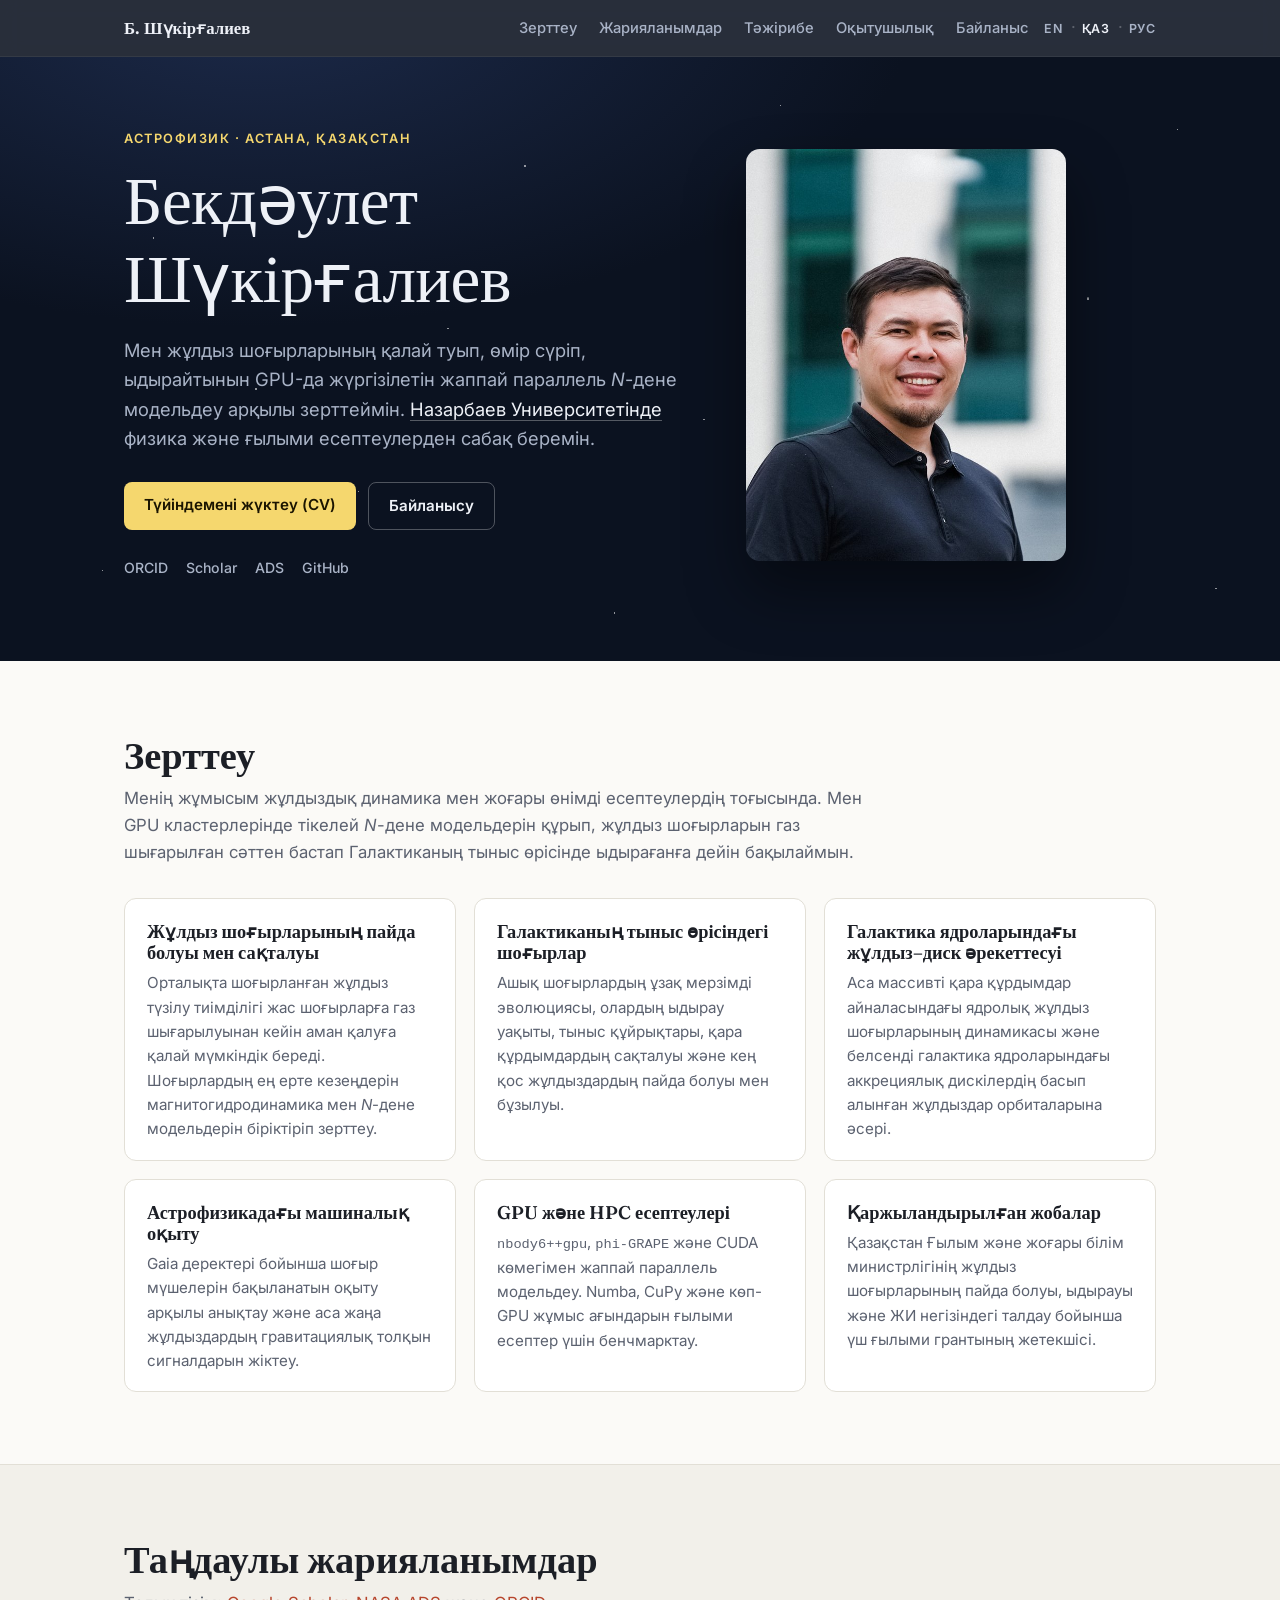
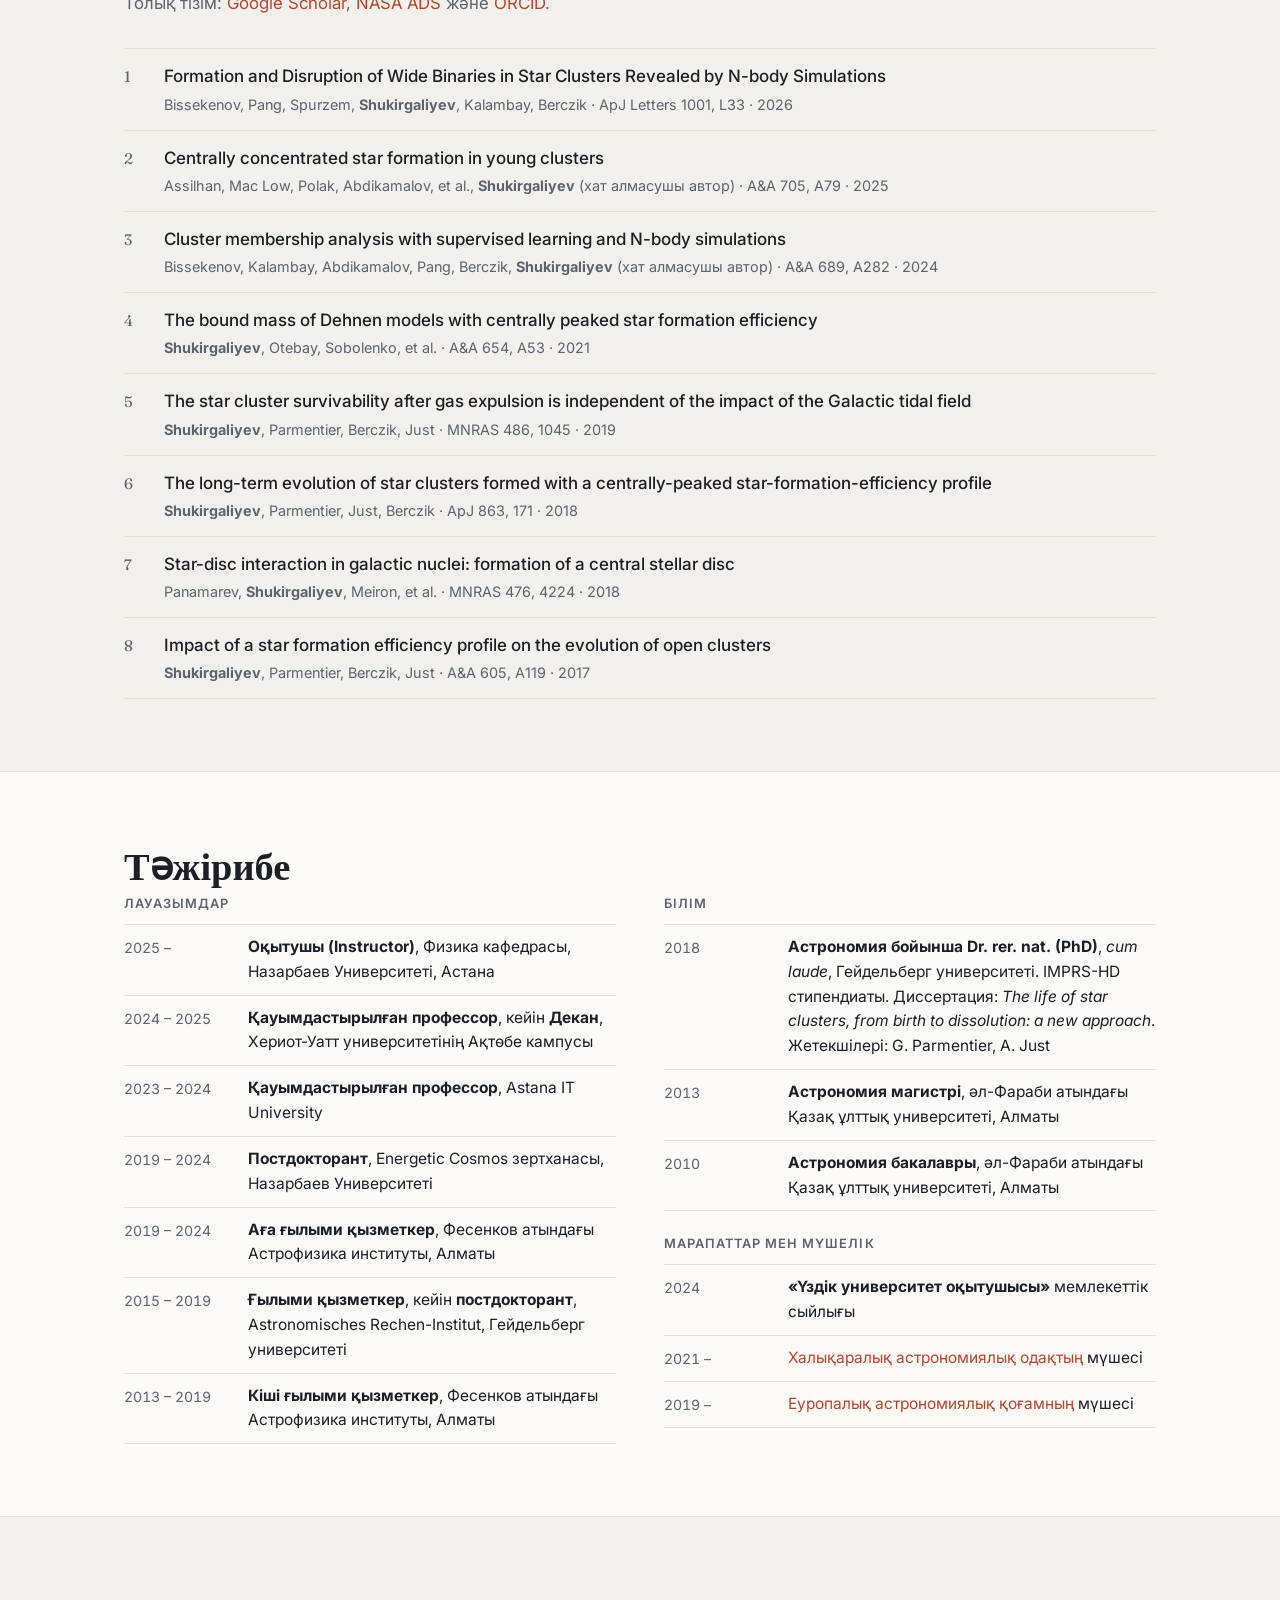
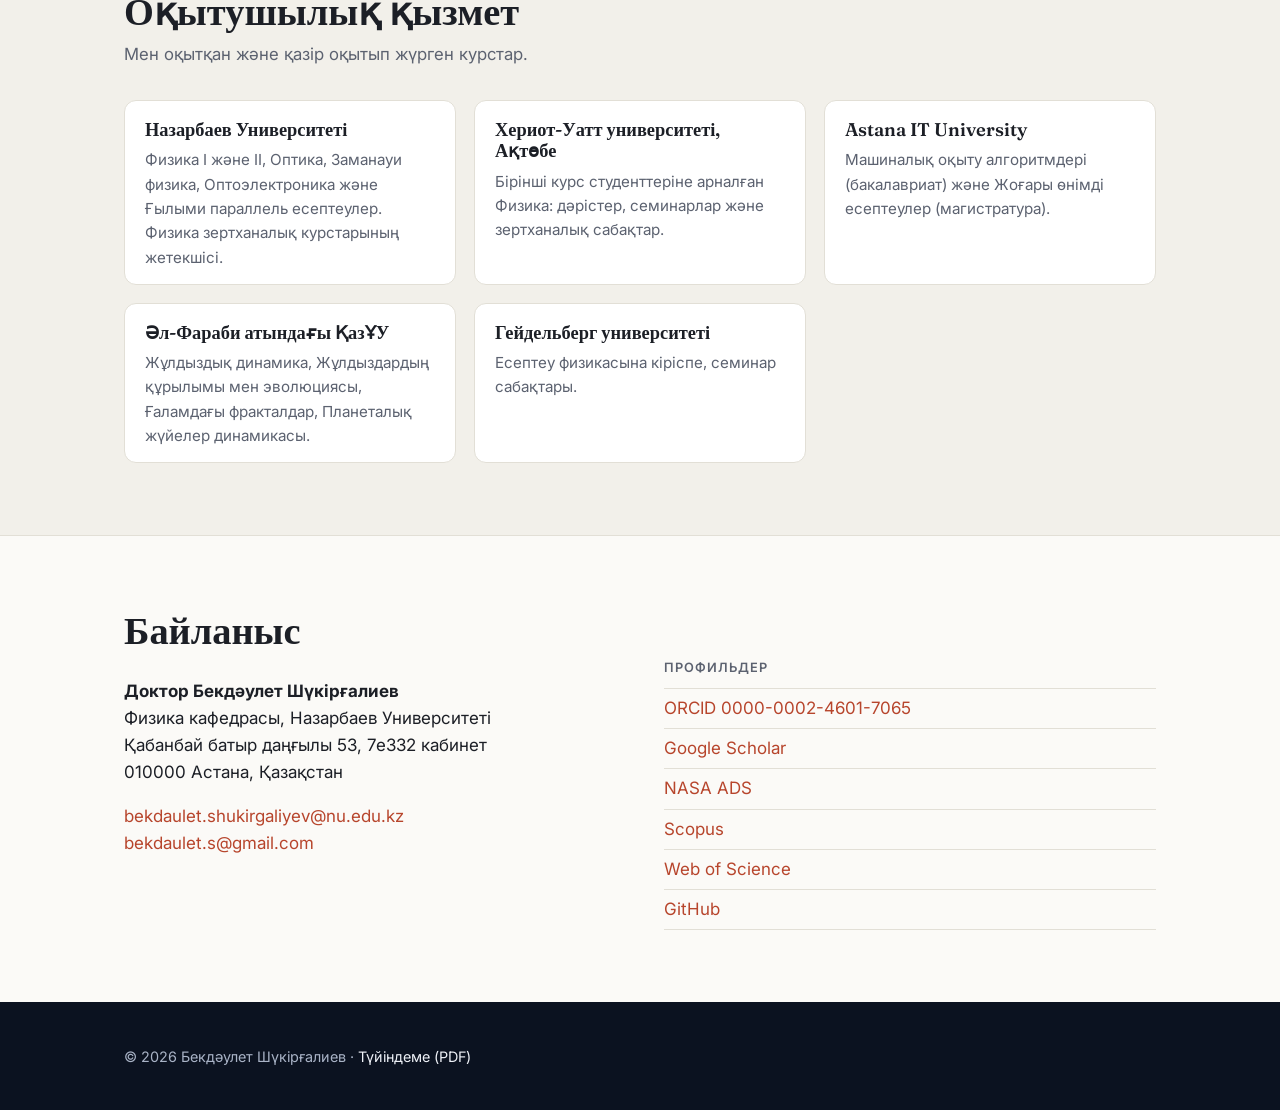
==== kk/index.html @ cbc86cb5 "Add Kazakh and Russian versions with language switcher Separate pages at /kk/ and /ru/, hreflang lin" ====
<!DOCTYPE html>
<html lang="kk">
<head>
  <meta charset="utf-8">
  <meta name="viewport" content="width=device-width, initial-scale=1">
  <title>Бекдәулет Шүкірғалиев — Астрофизик</title>
  <meta name="description" content="Доктор Бекдәулет Шүкірғалиев, Назарбаев Университетінің есептеу астрофизигі, Астана. Жұлдыз шоғырларының пайда болуы мен эволюциясы, N-дене модельдеу, GPU есептеулері.">
  <meta property="og:title" content="Бекдәулет Шүкірғалиев — Астрофизик">
  <meta property="og:description" content="Назарбаев Университетінің есептеу астрофизигі. Жұлдыз шоғырлары, N-дене модельдеу, GPU есептеулері.">
  <meta property="og:image" content="https://bekdaulet.github.io/assets/photo.jpg">
  <meta property="og:url" content="https://bekdaulet.github.io/kk/">
  <link rel="canonical" href="https://bekdaulet.github.io/kk/">
  <link rel="alternate" hreflang="en" href="https://bekdaulet.github.io/">
  <link rel="alternate" hreflang="kk" href="https://bekdaulet.github.io/kk/">
  <link rel="alternate" hreflang="ru" href="https://bekdaulet.github.io/ru/">
  <link rel="alternate" hreflang="x-default" href="https://bekdaulet.github.io/">
  <link rel="icon" href="data:image/svg+xml,%3Csvg xmlns='http://www.w3.org/2000/svg' viewBox='0 0 64 64'%3E%3Ccircle cx='32' cy='32' r='30' fill='%230b1220'/%3E%3Ccircle cx='32' cy='32' r='6' fill='%23f5d76e'/%3E%3Ccircle cx='18' cy='22' r='2' fill='white'/%3E%3Ccircle cx='46' cy='18' r='1.5' fill='white'/%3E%3Ccircle cx='48' cy='44' r='2' fill='white'/%3E%3Ccircle cx='16' cy='46' r='1.5' fill='white'/%3E%3C/svg%3E">
  <link rel="preconnect" href="https://fonts.googleapis.com">
  <link rel="preconnect" href="https://fonts.gstatic.com" crossorigin>
  <link href="https://fonts.googleapis.com/css2?family=Fraunces:opsz,wght@9..144,400;9..144,600&family=Inter:wght@400;500;600&display=swap&subset=cyrillic" rel="stylesheet">
  <link rel="stylesheet" href="../style.css">
</head>
<body>

<header class="site-header">
  <nav class="nav container">
    <a class="brand" href="#top">Б. Шүкірғалиев</a>
    <ul class="nav-links">
      <li><a href="#research">Зерттеу</a></li>
      <li><a href="#publications">Жарияланымдар</a></li>
      <li><a href="#experience">Тәжірибе</a></li>
      <li><a href="#teaching">Оқытушылық</a></li>
      <li><a href="#contact">Байланыс</a></li>
    </ul>
    <ul class="lang-switch" aria-label="Тіл">
      <li><a href="/" lang="en" hreflang="en">EN</a></li>
      <li><span class="current" lang="kk">ҚАЗ</span></li>
      <li><a href="/ru/" lang="ru" hreflang="ru">РУС</a></li>
    </ul>
  </nav>
</header>

<main id="top">

  <section class="hero">
    <div class="stars" aria-hidden="true"></div>
    <div class="container hero-inner">
      <div class="hero-text">
        <p class="eyebrow">Астрофизик · Астана, Қазақстан</p>
        <h1>Бекдәулет<br>Шүкірғалиев</h1>
        <p class="lead">
          Мен жұлдыз шоғырларының қалай туып, өмір сүріп, ыдырайтынын GPU-да жүргізілетін
          жаппай параллель <em>N</em>-дене модельдеу арқылы зерттеймін.
          <a href="https://nu.edu.kz">Назарбаев Университетінде</a> физика және ғылыми есептеулерден сабақ беремін.
        </p>
        <div class="hero-actions">
          <a class="btn btn-primary" href="../assets/Shukirgaliyev_CV.pdf">Түйіндемені жүктеу (CV)</a>
          <a class="btn btn-ghost" href="#contact">Байланысу</a>
        </div>
        <ul class="id-links">
          <li><a href="https://orcid.org/0000-0002-4601-7065" title="ORCID">ORCID</a></li>
          <li><a href="https://scholar.google.com/citations?user=lLHiWosAAAAJ&hl=en" title="Google Scholar">Scholar</a></li>
          <li><a href="https://ui.adsabs.harvard.edu/search/q=orcid%3A0000-0002-4601-7065&sort=date%20desc" title="NASA ADS">ADS</a></li>
          <li><a href="https://github.com/BS-astronomer" title="GitHub">GitHub</a></li>
        </ul>
      </div>
      <figure class="hero-photo">
        <img src="../assets/photo.jpg" alt="Бекдәулет Шүкірғалиевтің портреті" width="621" height="800">
      </figure>
    </div>
  </section>

  <section id="research" class="section">
    <div class="container">
      <h2>Зерттеу</h2>
      <p class="section-intro">
        Менің жұмысым жұлдыздық динамика мен жоғары өнімді есептеулердің тоғысында.
        Мен GPU кластерлерінде тікелей <em>N</em>-дене модельдерін құрып, жұлдыз шоғырларын
        газ шығарылған сәттен бастап Галактиканың тыныс өрісінде ыдырағанға дейін бақылаймын.
      </p>
      <div class="grid-3">
        <article class="card">
          <h3>Жұлдыз шоғырларының пайда болуы мен сақталуы</h3>
          <p>Орталықта шоғырланған жұлдыз түзілу тиімділігі жас шоғырларға газ шығарылуынан кейін аман қалуға қалай мүмкіндік береді. Шоғырлардың ең ерте кезеңдерін магнитогидродинамика мен <em>N</em>-дене модельдерін біріктіріп зерттеу.</p>
        </article>
        <article class="card">
          <h3>Галактиканың тыныс өрісіндегі шоғырлар</h3>
          <p>Ашық шоғырлардың ұзақ мерзімді эволюциясы, олардың ыдырау уақыты, тыныс құйрықтары, қара құрдымдардың сақталуы және кең қос жұлдыздардың пайда болуы мен бұзылуы.</p>
        </article>
        <article class="card">
          <h3>Галактика ядроларындағы жұлдыз–диск әрекеттесуі</h3>
          <p>Аса массивті қара құрдымдар айналасындағы ядролық жұлдыз шоғырларының динамикасы және белсенді галактика ядроларындағы аккрециялық дискілердің басып алынған жұлдыздар орбиталарына әсері.</p>
        </article>
        <article class="card">
          <h3>Астрофизикадағы машиналық оқыту</h3>
          <p>Gaia деректері бойынша шоғыр мүшелерін бақыланатын оқыту арқылы анықтау және аса жаңа жұлдыздардың гравитациялық толқын сигналдарын жіктеу.</p>
        </article>
        <article class="card">
          <h3>GPU және HPC есептеулері</h3>
          <p><code>nbody6++gpu</code>, <code>phi-GRAPE</code> және CUDA көмегімен жаппай параллель модельдеу. Numba, CuPy және көп-GPU жұмыс ағындарын ғылыми есептер үшін бенчмарктау.</p>
        </article>
        <article class="card">
          <h3>Қаржыландырылған жобалар</h3>
          <p>Қазақстан Ғылым және жоғары білім министрлігінің жұлдыз шоғырларының пайда болуы, ыдырауы және ЖИ негізіндегі талдау бойынша үш ғылыми грантының жетекшісі.</p>
        </article>
      </div>
    </div>
  </section>

  <section id="publications" class="section section-alt">
    <div class="container">
      <h2>Таңдаулы жарияланымдар</h2>
      <p class="section-intro">
        Толық тізім:
        <a href="https://scholar.google.com/citations?user=lLHiWosAAAAJ&hl=en">Google Scholar</a>,
        <a href="https://ui.adsabs.harvard.edu/search/q=orcid%3A0000-0002-4601-7065&sort=date%20desc">NASA ADS</a> және
        <a href="https://orcid.org/0000-0002-4601-7065">ORCID</a>.
      </p>
      <ol class="pubs">
        <li>
          <span class="pub-title"><a href="https://doi.org/10.3847/2041-8213/ae5819">Formation and Disruption of Wide Binaries in Star Clusters Revealed by N-body Simulations</a></span>
          <span class="pub-meta">Bissekenov, Pang, Spurzem, <strong>Shukirgaliyev</strong>, Kalambay, Berczik · ApJ Letters 1001, L33 · 2026</span>
        </li>
        <li>
          <span class="pub-title"><a href="https://doi.org/10.1051/0004-6361/202556268">Centrally concentrated star formation in young clusters</a></span>
          <span class="pub-meta">Assilhan, Mac Low, Polak, Abdikamalov, et al., <strong>Shukirgaliyev</strong> (хат алмасушы автор) · A&amp;A 705, A79 · 2025</span>
        </li>
        <li>
          <span class="pub-title"><a href="https://doi.org/10.1051/0004-6361/202449791">Cluster membership analysis with supervised learning and N-body simulations</a></span>
          <span class="pub-meta">Bissekenov, Kalambay, Abdikamalov, Pang, Berczik, <strong>Shukirgaliyev</strong> (хат алмасушы автор) · A&amp;A 689, A282 · 2024</span>
        </li>
        <li>
          <span class="pub-title"><a href="https://doi.org/10.1051/0004-6361/202141299">The bound mass of Dehnen models with centrally peaked star formation efficiency</a></span>
          <span class="pub-meta"><strong>Shukirgaliyev</strong>, Otebay, Sobolenko, et al. · A&amp;A 654, A53 · 2021</span>
        </li>
        <li>
          <span class="pub-title"><a href="https://doi.org/10.1093/mnras/stz876">The star cluster survivability after gas expulsion is independent of the impact of the Galactic tidal field</a></span>
          <span class="pub-meta"><strong>Shukirgaliyev</strong>, Parmentier, Berczik, Just · MNRAS 486, 1045 · 2019</span>
        </li>
        <li>
          <span class="pub-title"><a href="https://doi.org/10.3847/1538-4357/aad3bf">The long-term evolution of star clusters formed with a centrally-peaked star-formation-efficiency profile</a></span>
          <span class="pub-meta"><strong>Shukirgaliyev</strong>, Parmentier, Just, Berczik · ApJ 863, 171 · 2018</span>
        </li>
        <li>
          <span class="pub-title"><a href="https://doi.org/10.1093/mnras/sty459">Star-disc interaction in galactic nuclei: formation of a central stellar disc</a></span>
          <span class="pub-meta">Panamarev, <strong>Shukirgaliyev</strong>, Meiron, et al. · MNRAS 476, 4224 · 2018</span>
        </li>
        <li>
          <span class="pub-title"><a href="https://doi.org/10.1051/0004-6361/201730607">Impact of a star formation efficiency profile on the evolution of open clusters</a></span>
          <span class="pub-meta"><strong>Shukirgaliyev</strong>, Parmentier, Berczik, Just · A&amp;A 605, A119 · 2017</span>
        </li>
      </ol>
    </div>
  </section>

  <section id="experience" class="section">
    <div class="container">
      <h2>Тәжірибе</h2>
      <div class="two-col">
        <div>
          <h3 class="sub">Лауазымдар</h3>
          <ul class="timeline">
            <li><span class="when">2025 –</span><span class="what"><strong>Оқытушы (Instructor)</strong>, Физика кафедрасы, Назарбаев Университеті, Астана</span></li>
            <li><span class="when">2024 – 2025</span><span class="what"><strong>Қауымдастырылған профессор</strong>, кейін <strong>Декан</strong>, Хериот-Уатт университетінің Ақтөбе кампусы</span></li>
            <li><span class="when">2023 – 2024</span><span class="what"><strong>Қауымдастырылған профессор</strong>, Astana IT University</span></li>
            <li><span class="when">2019 – 2024</span><span class="what"><strong>Постдокторант</strong>, Energetic Cosmos зертханасы, Назарбаев Университеті</span></li>
            <li><span class="when">2019 – 2024</span><span class="what"><strong>Аға ғылыми қызметкер</strong>, Фесенков атындағы Астрофизика институты, Алматы</span></li>
            <li><span class="when">2015 – 2019</span><span class="what"><strong>Ғылыми қызметкер</strong>, кейін <strong>постдокторант</strong>, Astronomisches Rechen-Institut, Гейдельберг университеті</span></li>
            <li><span class="when">2013 – 2019</span><span class="what"><strong>Кіші ғылыми қызметкер</strong>, Фесенков атындағы Астрофизика институты, Алматы</span></li>
          </ul>
        </div>
        <div>
          <h3 class="sub">Білім</h3>
          <ul class="timeline">
            <li><span class="when">2018</span><span class="what"><strong>Астрономия бойынша Dr. rer. nat. (PhD)</strong>, <em>cum laude</em>, Гейдельберг университеті. IMPRS-HD стипендиаты. Диссертация: <em>The life of star clusters, from birth to dissolution: a new approach</em>. Жетекшілері: G. Parmentier, A. Just</span></li>
            <li><span class="when">2013</span><span class="what"><strong>Астрономия магистрі</strong>, әл-Фараби атындағы Қазақ ұлттық университеті, Алматы</span></li>
            <li><span class="when">2010</span><span class="what"><strong>Астрономия бакалавры</strong>, әл-Фараби атындағы Қазақ ұлттық университеті, Алматы</span></li>
          </ul>
          <h3 class="sub">Марапаттар мен мүшелік</h3>
          <ul class="timeline">
            <li><span class="when">2024</span><span class="what"><strong>«Үздік университет оқытушысы»</strong> мемлекеттік сыйлығы</span></li>
            <li><span class="when">2021 –</span><span class="what"><a href="https://www.iau.org/">Халықаралық астрономиялық одақтың</a> мүшесі</span></li>
            <li><span class="when">2019 –</span><span class="what"><a href="https://eas.unige.ch">Еуропалық астрономиялық қоғамның</a> мүшесі</span></li>
          </ul>
        </div>
      </div>
    </div>
  </section>

  <section id="teaching" class="section section-alt">
    <div class="container">
      <h2>Оқытушылық қызмет</h2>
      <p class="section-intro">Мен оқытқан және қазір оқытып жүрген курстар.</p>
      <div class="grid-3">
        <article class="card card-compact">
          <h3>Назарбаев Университеті</h3>
          <p>Физика I және II, Оптика, Заманауи физика, Оптоэлектроника және Ғылыми параллель есептеулер. Физика зертханалық курстарының жетекшісі.</p>
        </article>
        <article class="card card-compact">
          <h3>Хериот-Уатт университеті, Ақтөбе</h3>
          <p>Бірінші курс студенттеріне арналған Физика: дәрістер, семинарлар және зертханалық сабақтар.</p>
        </article>
        <article class="card card-compact">
          <h3>Astana IT University</h3>
          <p>Машиналық оқыту алгоритмдері (бакалавриат) және Жоғары өнімді есептеулер (магистратура).</p>
        </article>
        <article class="card card-compact">
          <h3>Әл-Фараби атындағы ҚазҰУ</h3>
          <p>Жұлдыздық динамика, Жұлдыздардың құрылымы мен эволюциясы, Ғаламдағы фракталдар, Планеталық жүйелер динамикасы.</p>
        </article>
        <article class="card card-compact">
          <h3>Гейдельберг университеті</h3>
          <p>Есептеу физикасына кіріспе, семинар сабақтары.</p>
        </article>
      </div>
    </div>
  </section>

  <section id="contact" class="section">
    <div class="container">
      <h2>Байланыс</h2>
      <div class="two-col">
        <div>
          <p>
            <strong>Доктор Бекдәулет Шүкірғалиев</strong><br>
            Физика кафедрасы, Назарбаев Университеті<br>
            Қабанбай батыр даңғылы 53, 7e332 кабинет<br>
            010000 Астана, Қазақстан
          </p>
          <p>
            <a href="mailto:bekdaulet.shukirgaliyev@nu.edu.kz">bekdaulet.shukirgaliyev@nu.edu.kz</a><br>
            <a href="mailto:bekdaulet.s@gmail.com">bekdaulet.s@gmail.com</a>
          </p>
        </div>
        <div>
          <h3 class="sub">Профильдер</h3>
          <ul class="profile-list">
            <li><a href="https://orcid.org/0000-0002-4601-7065">ORCID 0000-0002-4601-7065</a></li>
            <li><a href="https://scholar.google.com/citations?user=lLHiWosAAAAJ&hl=en">Google Scholar</a></li>
            <li><a href="https://ui.adsabs.harvard.edu/search/q=orcid%3A0000-0002-4601-7065&sort=date%20desc">NASA ADS</a></li>
            <li><a href="https://www.scopus.com/authid/detail.uri?authorId=57163629900">Scopus</a></li>
            <li><a href="https://www.webofscience.com/wos/author/record/1194333">Web of Science</a></li>
            <li><a href="https://github.com/BS-astronomer">GitHub</a></li>
          </ul>
        </div>
      </div>
    </div>
  </section>

</main>

<footer class="site-footer">
  <div class="container">
    <p>© <span id="year">2026</span> Бекдәулет Шүкірғалиев · <a href="../assets/Shukirgaliyev_CV.pdf">Түйіндеме (PDF)</a></p>
  </div>
</footer>

<script>document.getElementById('year').textContent = new Date().getFullYear();</script>
</body>
</html>
---- style.css ----
:root {
  --bg: #fbfaf7;
  --bg-alt: #f2f0ea;
  --surface: #ffffff;
  --text: #1c1f26;
  --muted: #5c6270;
  --line: #e2dfd6;
  --accent: #b7452c;
  --accent-soft: #f3ddd4;
  --space-bg: #0b1220;
  --space-text: #eef1f7;
  --space-muted: #a9b3c6;
  --gold: #f5d76e;
  --serif: "Fraunces", Georgia, "Times New Roman", serif;
  --sans: "Inter", -apple-system, BlinkMacSystemFont, "Segoe UI", Roboto, sans-serif;
  --maxw: 1080px;
}

@media (prefers-color-scheme: dark) {
  :root {
    --bg: #101521;
    --bg-alt: #0c111b;
    --surface: #161c2a;
    --text: #e8ebf2;
    --muted: #a3acbe;
    --line: #262e40;
    --accent: #f0a48b;
    --accent-soft: #3a2420;
  }
}

* { box-sizing: border-box; }
html { scroll-behavior: smooth; }
body {
  margin: 0;
  font-family: var(--sans);
  font-size: 17px;
  line-height: 1.6;
  color: var(--text);
  background: var(--bg);
  -webkit-font-smoothing: antialiased;
}
a { color: var(--accent); text-decoration: none; }
a:hover { text-decoration: underline; text-underline-offset: 3px; }
img { max-width: 100%; height: auto; display: block; }
code { font-family: ui-monospace, SFMono-Regular, Menlo, monospace; font-size: 0.9em; }

.container { max-width: var(--maxw); margin: 0 auto; padding: 0 24px; }

h1, h2, h3 { font-family: var(--serif); font-weight: 600; line-height: 1.15; margin: 0; }
h2 { font-size: clamp(1.8rem, 3vw, 2.4rem); margin-bottom: 0.5rem; }
h3 { font-size: 1.15rem; }
.sub { margin: 1.6rem 0 0.8rem; color: var(--muted); font-family: var(--sans); font-size: 0.8rem; font-weight: 600; letter-spacing: 0.08em; text-transform: uppercase; }
.sub:first-child { margin-top: 0; }

/* Header */
.site-header {
  position: sticky; top: 0; z-index: 10;
  background: color-mix(in srgb, var(--space-bg) 88%, transparent);
  backdrop-filter: blur(10px);
  border-bottom: 1px solid rgba(255,255,255,0.06);
}
.nav { display: flex; align-items: center; justify-content: space-between; height: 56px; }
.brand { font-family: var(--serif); font-weight: 600; color: var(--space-text); font-size: 1.05rem; white-space: nowrap; }
.nav-links { list-style: none; display: flex; gap: 22px; margin: 0; padding: 0; }
.nav-links a { color: var(--space-muted); font-size: 0.92rem; font-weight: 500; }
.nav-links a:hover { color: var(--space-text); text-decoration: none; }

/* Hero */
.hero {
  position: relative; overflow: hidden;
  background: radial-gradient(1200px 600px at 20% -10%, #1c2a4a 0%, var(--space-bg) 55%);
  color: var(--space-text);
  padding: 72px 0 80px;
}
.stars {
  position: absolute; inset: 0; pointer-events: none;
  background-image:
    radial-gradient(1.5px 1.5px at 12% 30%, #fff 60%, transparent 61%),
    radial-gradient(1px 1px at 28% 72%, #fff 60%, transparent 61%),
    radial-gradient(2px 2px at 41% 18%, #fff 60%, transparent 61%),
    radial-gradient(1px 1px at 55% 60%, #fff 60%, transparent 61%),
    radial-gradient(1.5px 1.5px at 66% 24%, #fff 60%, transparent 61%),
    radial-gradient(1px 1px at 74% 82%, #fff 60%, transparent 61%),
    radial-gradient(2px 2px at 85% 40%, #fff 60%, transparent 61%),
    radial-gradient(1px 1px at 92% 12%, #fff 60%, transparent 61%),
    radial-gradient(1px 1px at 8% 85%, #fff 60%, transparent 61%),
    radial-gradient(1.5px 1.5px at 48% 92%, #fff 60%, transparent 61%),
    radial-gradient(1px 1px at 35% 45%, #fff 60%, transparent 61%),
    radial-gradient(1px 1px at 61% 8%, #fff 60%, transparent 61%),
    radial-gradient(1px 1px at 80% 64%, #fff 60%, transparent 61%),
    radial-gradient(1.5px 1.5px at 20% 55%, #fff 60%, transparent 61%),
    radial-gradient(1px 1px at 95% 88%, #fff 60%, transparent 61%);
  opacity: 0.55;
}
.hero-inner {
  position: relative;
  display: grid; grid-template-columns: 1.4fr 1fr; gap: 48px; align-items: center;
}
.eyebrow {
  margin: 0 0 12px; color: var(--gold);
  font-size: 0.8rem; font-weight: 600; letter-spacing: 0.12em; text-transform: uppercase;
}
.hero h1 { font-size: clamp(2.6rem, 6vw, 4.2rem); font-weight: 400; letter-spacing: -0.01em; }
.lead { font-size: 1.15rem; color: var(--space-muted); max-width: 34em; margin: 20px 0 28px; }
.lead a { color: var(--space-text); border-bottom: 1px solid rgba(255,255,255,0.3); }
.lead a:hover { text-decoration: none; border-color: var(--gold); }
.hero-actions { display: flex; flex-wrap: wrap; gap: 12px; margin-bottom: 24px; }
.btn {
  display: inline-block; padding: 11px 20px; border-radius: 8px;
  font-weight: 600; font-size: 0.95rem; transition: transform 0.15s, background 0.15s;
}
.btn:hover { text-decoration: none; transform: translateY(-1px); }
.btn-primary { background: var(--gold); color: #1a1400; }
.btn-primary:hover { background: #ffe38a; }
.btn-ghost { color: var(--space-text); border: 1px solid rgba(255,255,255,0.28); }
.btn-ghost:hover { border-color: rgba(255,255,255,0.6); }
.id-links { list-style: none; display: flex; flex-wrap: wrap; gap: 6px 18px; margin: 0; padding: 0; }
.id-links a { color: var(--space-muted); font-size: 0.88rem; font-weight: 500; }
.id-links a:hover { color: var(--gold); text-decoration: none; }
.hero-photo { margin: 0; justify-self: end; }
.hero-photo img {
  width: min(320px, 100%); border-radius: 14px;
  box-shadow: 0 30px 60px rgba(0,0,0,0.45);
}

/* Sections */
.section { padding: 72px 0; }
.section-alt { background: var(--bg-alt); border-top: 1px solid var(--line); border-bottom: 1px solid var(--line); }
.section-intro { color: var(--muted); max-width: 44em; margin: 0 0 32px; font-size: 1.05rem; }

.grid-3 { display: grid; grid-template-columns: repeat(3, 1fr); gap: 18px; }
.card {
  background: var(--surface); border: 1px solid var(--line); border-radius: 12px;
  padding: 22px 22px 18px;
}
.card h3 { margin-bottom: 8px; }
.card p { margin: 0; color: var(--muted); font-size: 0.95rem; }
.card-compact { padding: 18px 20px 14px; }

.two-col { display: grid; grid-template-columns: 1fr 1fr; gap: 48px; }

/* Publications */
.pubs { list-style: none; margin: 0; padding: 0; counter-reset: pub; }
.pubs li {
  position: relative; padding: 14px 0 14px 40px; border-top: 1px solid var(--line);
  counter-increment: pub;
}
.pubs li:last-child { border-bottom: 1px solid var(--line); }
.pubs li::before {
  content: counter(pub); position: absolute; left: 0; top: 16px;
  font-family: var(--serif); color: var(--muted); font-size: 0.95rem;
}
.pub-title { display: block; font-weight: 500; }
.pub-title a { color: var(--text); }
.pub-title a:hover { color: var(--accent); }
.pub-meta { display: block; color: var(--muted); font-size: 0.9rem; margin-top: 2px; }

/* Timeline */
.timeline { list-style: none; margin: 0; padding: 0; }
.timeline li {
  display: grid; grid-template-columns: 110px 1fr; gap: 14px;
  padding: 10px 0; border-top: 1px solid var(--line);
}
.timeline li:last-child { border-bottom: 1px solid var(--line); }
.when { color: var(--muted); font-size: 0.88rem; font-variant-numeric: tabular-nums; padding-top: 2px; }
.what { font-size: 0.97rem; }

.profile-list { list-style: none; margin: 0; padding: 0; }
.profile-list li { padding: 6px 0; border-top: 1px solid var(--line); }
.profile-list li:last-child { border-bottom: 1px solid var(--line); }

/* Footer */
.site-footer { background: var(--space-bg); color: var(--space-muted); padding: 28px 0; font-size: 0.9rem; }
.site-footer a { color: var(--space-text); }

/* Responsive */
@media (max-width: 860px) {
  .grid-3 { grid-template-columns: 1fr 1fr; }
  .hero-inner { grid-template-columns: 1fr; gap: 32px; }
  .hero-photo { justify-self: start; order: -1; }
  .hero-photo img { width: 180px; }
  .two-col { grid-template-columns: 1fr; gap: 32px; }
}
@media (max-width: 560px) {
  body { font-size: 16px; }
  .grid-3 { grid-template-columns: 1fr; }
  .nav-links { gap: 14px; }
  .nav-links li:nth-child(n+4) { display: none; }
  .section { padding: 52px 0; }
  .hero { padding: 48px 0 56px; }
  .timeline li { grid-template-columns: 1fr; gap: 2px; }
}

/* Language switcher */
.nav { gap: 16px; }
.nav-links { margin-left: auto; }
.lang-switch { list-style: none; display: flex; gap: 2px; margin: 0; padding: 0; }
.lang-switch li + li::before { content: "·"; color: rgba(255,255,255,0.25); margin: 0 6px; }
.lang-switch a, .lang-switch .current { font-size: 0.78rem; font-weight: 600; letter-spacing: 0.06em; }
.lang-switch a { color: var(--space-muted); }
.lang-switch a:hover { color: var(--gold); text-decoration: none; }
.lang-switch .current { color: var(--space-text); }
@media (max-width: 560px) {
  .nav-links li:nth-child(n+2) { display: none; }
}
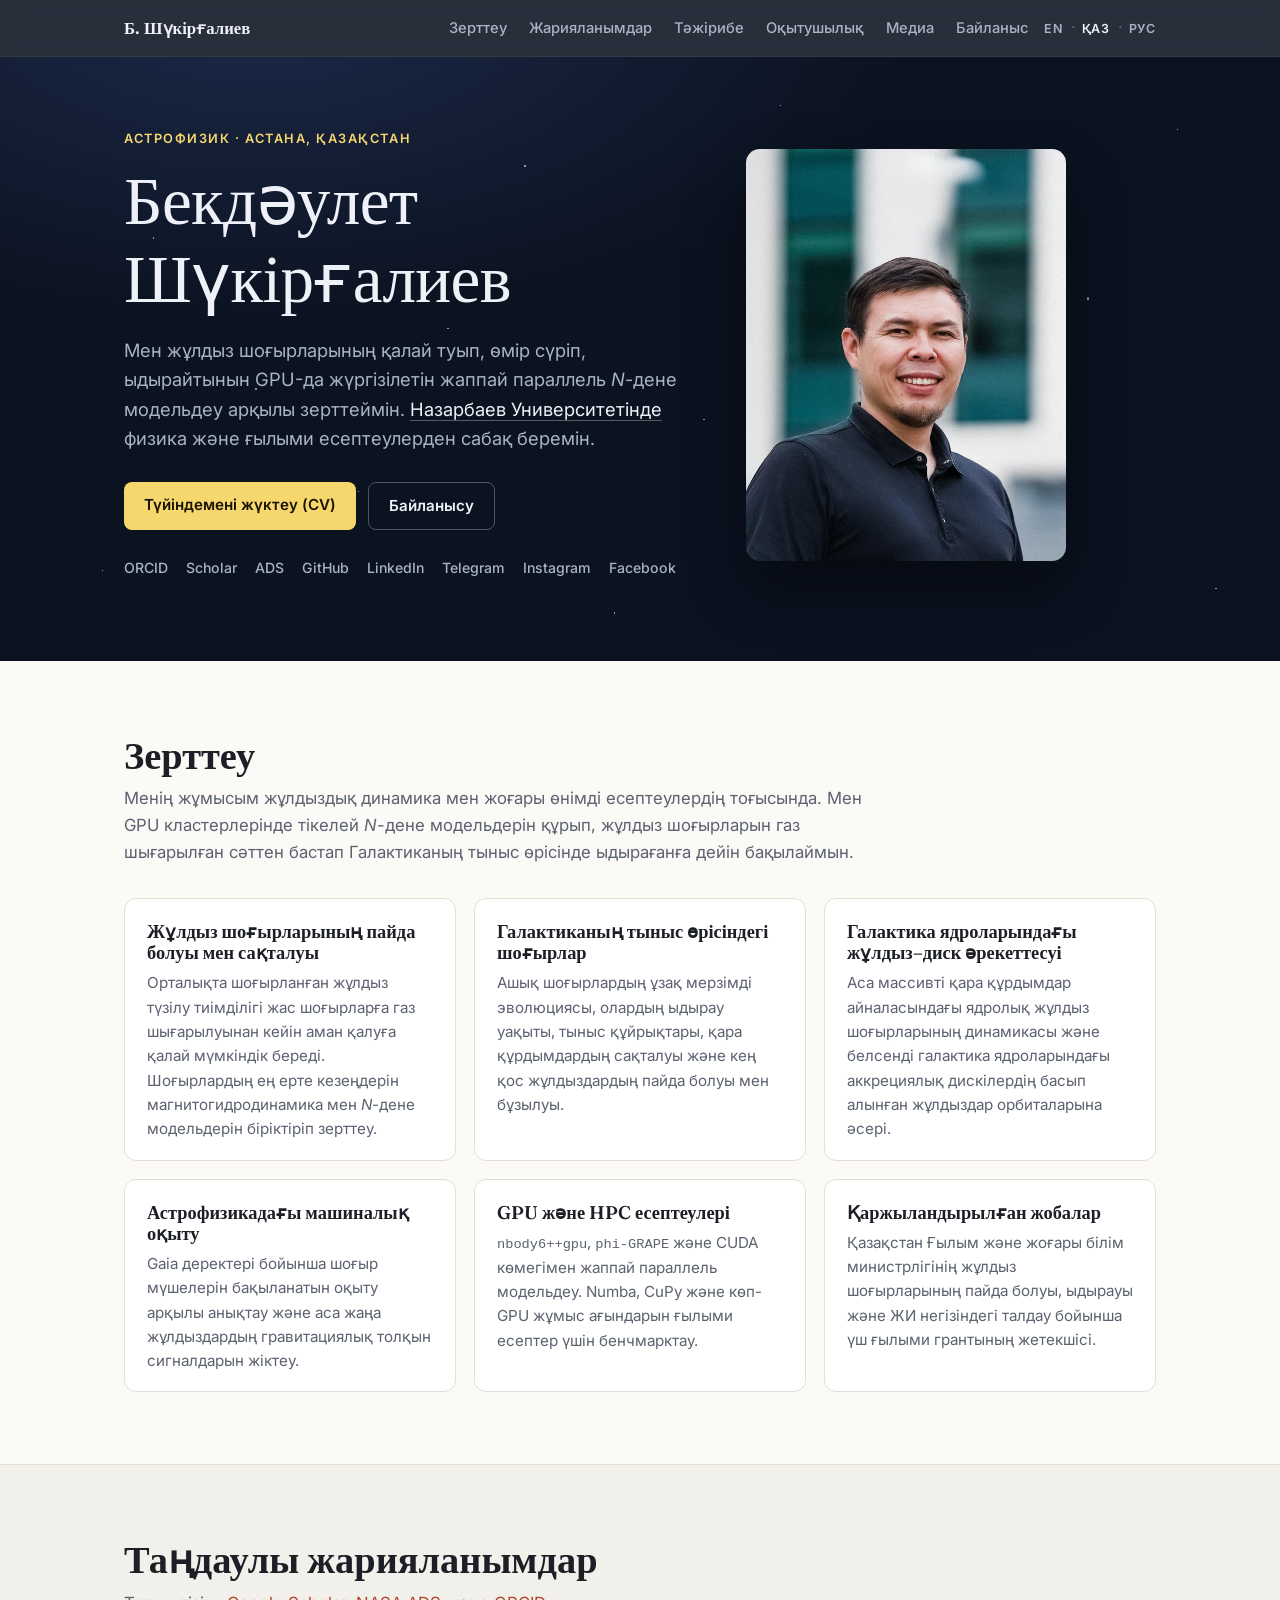
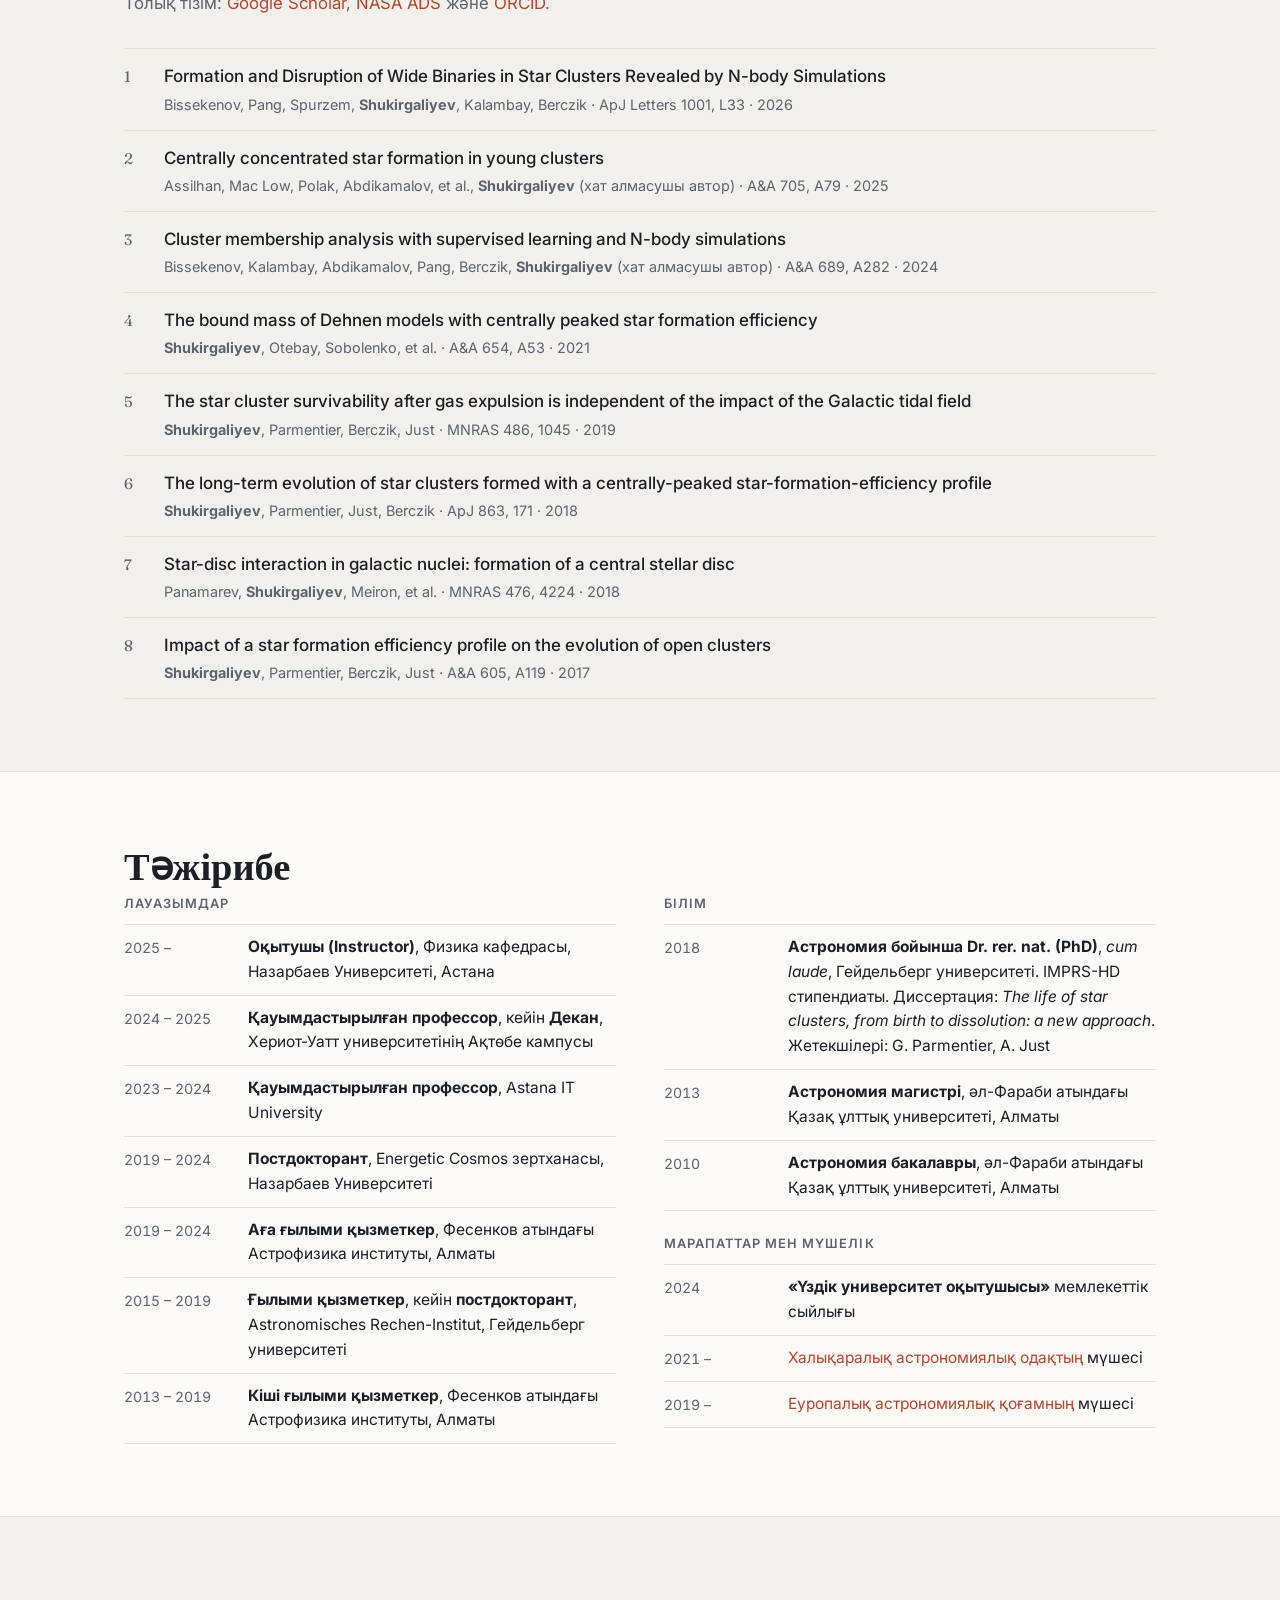
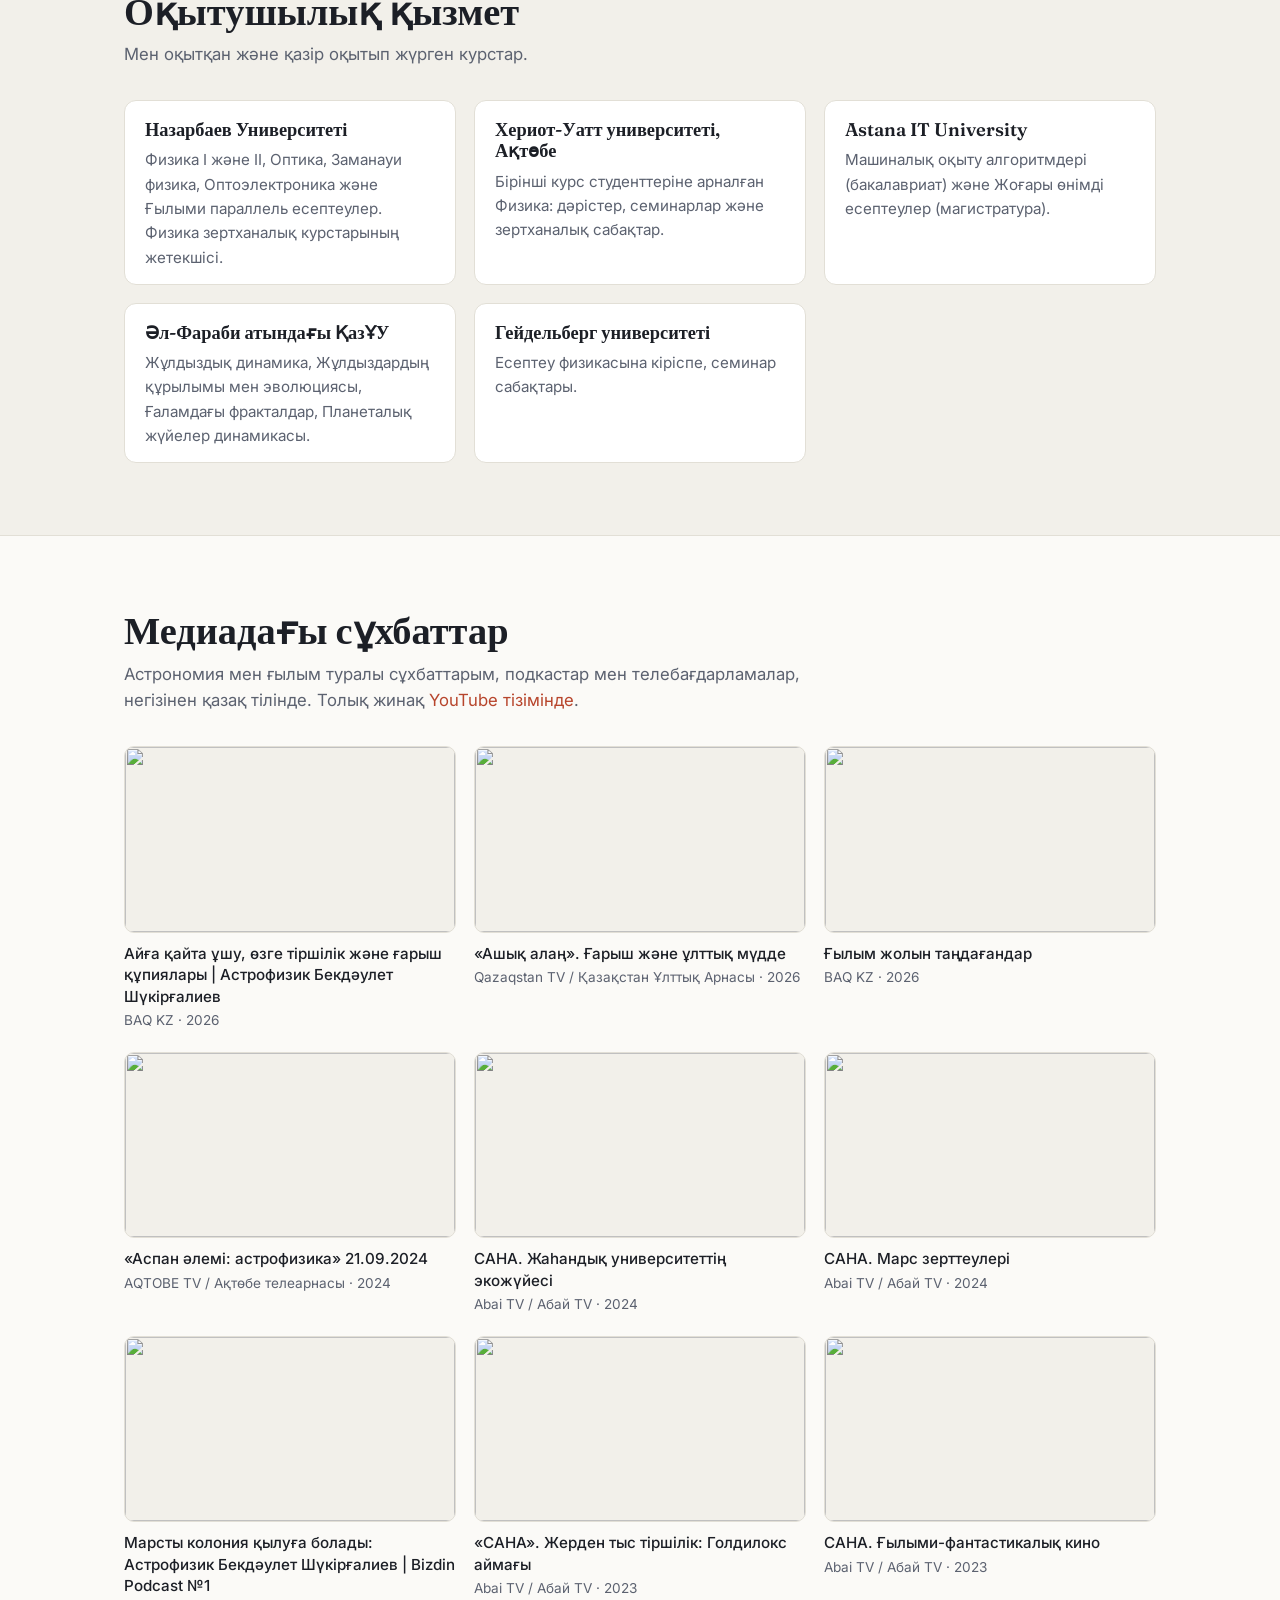
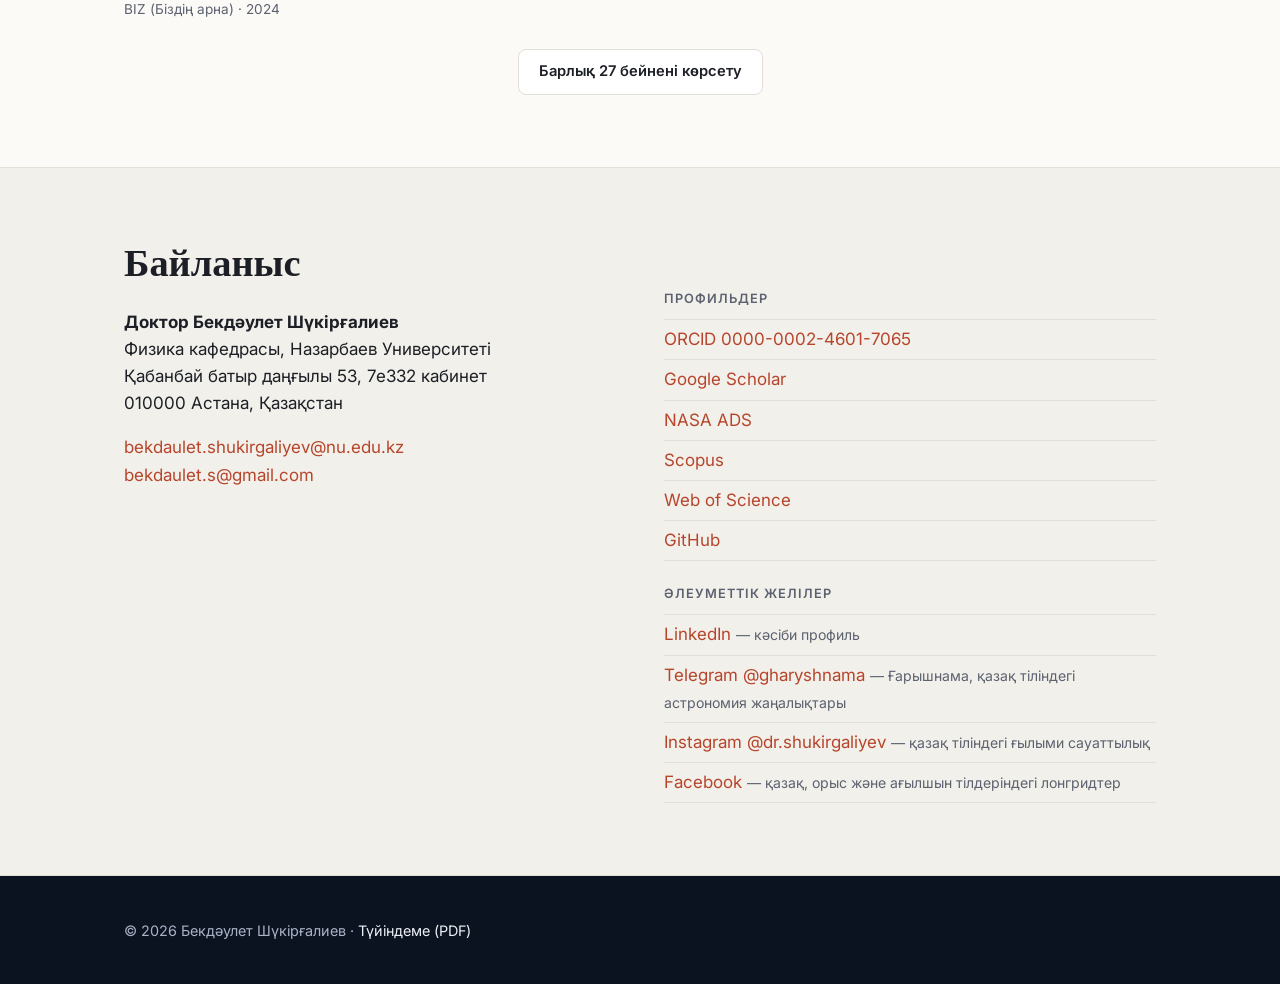
==== commit 29aaf139: "Add media appearances section and social media links" ====
--- a/kk/index.html
+++ b/kk/index.html
@@ -30,6 +30,7 @@
       <li><a href="#publications">Жарияланымдар</a></li>
       <li><a href="#experience">Тәжірибе</a></li>
       <li><a href="#teaching">Оқытушылық</a></li>
+      <li><a href="#media">Медиа</a></li>
       <li><a href="#contact">Байланыс</a></li>
     </ul>
     <ul class="lang-switch" aria-label="Тіл">
@@ -62,6 +63,10 @@
           <li><a href="https://scholar.google.com/citations?user=lLHiWosAAAAJ&hl=en" title="Google Scholar">Scholar</a></li>
           <li><a href="https://ui.adsabs.harvard.edu/search/q=orcid%3A0000-0002-4601-7065&sort=date%20desc" title="NASA ADS">ADS</a></li>
           <li><a href="https://github.com/BS-astronomer" title="GitHub">GitHub</a></li>
+          <li><a href="https://www.linkedin.com/in/bekdaulet-shukirgaliyev/" title="LinkedIn">LinkedIn</a></li>
+          <li><a href="https://t.me/gharyshnama" title="Telegram">Telegram</a></li>
+          <li><a href="https://www.instagram.com/dr.shukirgaliyev/" title="Instagram">Instagram</a></li>
+          <li><a href="https://www.facebook.com/Bekdaulet.s" title="Facebook">Facebook</a></li>
         </ul>
       </div>
       <figure class="hero-photo">
@@ -216,7 +221,152 @@
     </div>
   </section>
 
-  <section id="contact" class="section">
+  <section id="media" class="section">
+    <div class="container">
+      <h2>Медиадағы сұхбаттар</h2>
+      <p class="section-intro">Астрономия мен ғылым туралы сұхбаттарым, подкастар мен телебағдарламалар, негізінен қазақ тілінде. Толық жинақ <a href="https://www.youtube.com/playlist?list=PLE3gIJFGIhZB9_E_DYJHxtj-MEZU9a9lv">YouTube тізімінде</a>.</p>
+      <div class="videos">
+        <a class="video" href="https://www.youtube.com/watch?v=hqrX5-eXcyQ" target="_blank" rel="noopener">
+          <span class="video-thumb"><img src="https://i.ytimg.com/vi/hqrX5-eXcyQ/hqdefault.jpg" alt="" loading="lazy" width="480" height="360"></span>
+          <span class="video-title">Айға қайта ұшу, өзге тіршілік және ғарыш құпиялары | Астрофизик Бекдәулет Шүкірғалиев</span>
+          <span class="video-meta">BAQ KZ · 2026</span>
+        </a>
+        <a class="video" href="https://www.youtube.com/watch?v=5z7uYXFx2M8" target="_blank" rel="noopener">
+          <span class="video-thumb"><img src="https://i.ytimg.com/vi/5z7uYXFx2M8/hqdefault.jpg" alt="" loading="lazy" width="480" height="360"></span>
+          <span class="video-title">«Ашық алаң». Ғарыш және ұлттық мүдде</span>
+          <span class="video-meta">Qazaqstan TV / Қазақстан Ұлттық Арнасы · 2026</span>
+        </a>
+        <a class="video" href="https://www.youtube.com/watch?v=S1X0DtN8OOM" target="_blank" rel="noopener">
+          <span class="video-thumb"><img src="https://i.ytimg.com/vi/S1X0DtN8OOM/hqdefault.jpg" alt="" loading="lazy" width="480" height="360"></span>
+          <span class="video-title">Ғылым жолын таңдағандар</span>
+          <span class="video-meta">BAQ KZ · 2026</span>
+        </a>
+        <a class="video" href="https://www.youtube.com/watch?v=ryJiudLPdmM" target="_blank" rel="noopener">
+          <span class="video-thumb"><img src="https://i.ytimg.com/vi/ryJiudLPdmM/hqdefault.jpg" alt="" loading="lazy" width="480" height="360"></span>
+          <span class="video-title">«Аспан әлемі: астрофизика» 21.09.2024</span>
+          <span class="video-meta">AQTOBE TV / Ақтөбе телеарнасы · 2024</span>
+        </a>
+        <a class="video" href="https://www.youtube.com/watch?v=9IIibbpw25k" target="_blank" rel="noopener">
+          <span class="video-thumb"><img src="https://i.ytimg.com/vi/9IIibbpw25k/hqdefault.jpg" alt="" loading="lazy" width="480" height="360"></span>
+          <span class="video-title">САНА. Жаһандық университеттің экожүйесі</span>
+          <span class="video-meta">Abai TV / Абай TV · 2024</span>
+        </a>
+        <a class="video" href="https://www.youtube.com/watch?v=JE6xJBalRIQ" target="_blank" rel="noopener">
+          <span class="video-thumb"><img src="https://i.ytimg.com/vi/JE6xJBalRIQ/hqdefault.jpg" alt="" loading="lazy" width="480" height="360"></span>
+          <span class="video-title">САНА. Марс зерттеулері</span>
+          <span class="video-meta">Abai TV / Абай TV · 2024</span>
+        </a>
+        <a class="video" href="https://www.youtube.com/watch?v=a1Bo6nN7ttE" target="_blank" rel="noopener">
+          <span class="video-thumb"><img src="https://i.ytimg.com/vi/a1Bo6nN7ttE/hqdefault.jpg" alt="" loading="lazy" width="480" height="360"></span>
+          <span class="video-title">Марсты колония қылуға болады: Астрофизик Бекдәулет Шүкірғалиев | Bizdin Podcast №1</span>
+          <span class="video-meta">BIZ (Біздің арна) · 2024</span>
+        </a>
+        <a class="video" href="https://www.youtube.com/watch?v=eimuU02RRSA" target="_blank" rel="noopener">
+          <span class="video-thumb"><img src="https://i.ytimg.com/vi/eimuU02RRSA/hqdefault.jpg" alt="" loading="lazy" width="480" height="360"></span>
+          <span class="video-title">«САНА». Жерден тыс тіршілік: Голдилокс аймағы</span>
+          <span class="video-meta">Abai TV / Абай TV · 2023</span>
+        </a>
+        <a class="video" href="https://www.youtube.com/watch?v=V-juKqiTfqU" target="_blank" rel="noopener">
+          <span class="video-thumb"><img src="https://i.ytimg.com/vi/V-juKqiTfqU/hqdefault.jpg" alt="" loading="lazy" width="480" height="360"></span>
+          <span class="video-title">САНА. Ғылыми-фантастикалық кино</span>
+          <span class="video-meta">Abai TV / Абай TV · 2023</span>
+        </a>
+        <a class="video more" hidden href="https://www.youtube.com/watch?v=UEU1t5YdRBE" target="_blank" rel="noopener">
+          <span class="video-thumb"><img src="https://i.ytimg.com/vi/UEU1t5YdRBE/hqdefault.jpg" alt="" loading="lazy" width="480" height="360"></span>
+          <span class="video-title">САНА. Нетуоркиң. Жайнагүл Төлеміспен</span>
+          <span class="video-meta">Abai TV / Абай TV · 2023</span>
+        </a>
+        <a class="video more" hidden href="https://www.youtube.com/watch?v=8Ueb3J-Awz4" target="_blank" rel="noopener">
+          <span class="video-thumb"><img src="https://i.ytimg.com/vi/8Ueb3J-Awz4/hqdefault.jpg" alt="" loading="lazy" width="480" height="360"></span>
+          <span class="video-title">Есть ли жизнь на Юпитере?</span>
+          <span class="video-meta">Телеканал 24kz · 2023</span>
+        </a>
+        <a class="video more" hidden href="https://www.youtube.com/watch?v=hBjQ-otbVXU" target="_blank" rel="noopener">
+          <span class="video-thumb"><img src="https://i.ytimg.com/vi/hBjQ-otbVXU/hqdefault.jpg" alt="" loading="lazy" width="480" height="360"></span>
+          <span class="video-title">Гамма-Сәулелі Жарылыс оқиғаcының ең жаңа бақылауын жасады | Бекдәулет Шүкірғалиев, Нұржан Шаймолдин</span>
+          <span class="video-meta">Таңшолпан бағдарламасы · 2023</span>
+        </a>
+        <a class="video more" hidden href="https://www.youtube.com/watch?v=MLg8_FKx1_Y" target="_blank" rel="noopener">
+          <span class="video-thumb"><img src="https://i.ytimg.com/vi/MLg8_FKx1_Y/hqdefault.jpg" alt="" loading="lazy" width="480" height="360"></span>
+          <span class="video-title">САНА. Стивен Уильям Хокиң. Молдияр Ергебековпен</span>
+          <span class="video-meta">Abai TV / Абай TV · 2023</span>
+        </a>
+        <a class="video more" hidden href="https://www.youtube.com/watch?v=5NR06TWa46E" target="_blank" rel="noopener">
+          <span class="video-thumb"><img src="https://i.ytimg.com/vi/5NR06TWa46E/hqdefault.jpg" alt="" loading="lazy" width="480" height="360"></span>
+          <span class="video-title">«Ашық алаң». Ғылым академиясы қалай өзгереді?</span>
+          <span class="video-meta">Qazaqstan TV / Қазақстан Ұлттық Арнасы · 2023</span>
+        </a>
+        <a class="video more" hidden href="https://www.youtube.com/watch?v=ckfclNfhego" target="_blank" rel="noopener">
+          <span class="video-thumb"><img src="https://i.ytimg.com/vi/ckfclNfhego/hqdefault.jpg" alt="" loading="lazy" width="480" height="360"></span>
+          <span class="video-title">«Ашық алаң» Ғылым мен бизнес біріксе</span>
+          <span class="video-meta">Qazaqstan TV / Қазақстан Ұлттық Арнасы · 2023</span>
+        </a>
+        <a class="video more" hidden href="https://www.youtube.com/watch?v=iQrw2Ogfytg" target="_blank" rel="noopener">
+          <span class="video-thumb"><img src="https://i.ytimg.com/vi/iQrw2Ogfytg/hqdefault.jpg" alt="" loading="lazy" width="480" height="360"></span>
+          <span class="video-title">САНА. Іргелі ғылым - технология көзі</span>
+          <span class="video-meta">Abai TV / Абай TV · 2022</span>
+        </a>
+        <a class="video more" hidden href="https://www.youtube.com/watch?v=qGOa7bMS0zA" target="_blank" rel="noopener">
+          <span class="video-thumb"><img src="https://i.ytimg.com/vi/qGOa7bMS0zA/hqdefault.jpg" alt="" loading="lazy" width="480" height="360"></span>
+          <span class="video-title">САНА. Астрономия және астрология</span>
+          <span class="video-meta">Abai TV / Абай TV · 2022</span>
+        </a>
+        <a class="video more" hidden href="https://www.youtube.com/watch?v=hDrW3xf4vqQ" target="_blank" rel="noopener">
+          <span class="video-thumb"><img src="https://i.ytimg.com/vi/hDrW3xf4vqQ/hqdefault.jpg" alt="" loading="lazy" width="480" height="360"></span>
+          <span class="video-title">Прямая трансляция пользователя YRA Science KZ</span>
+          <span class="video-meta">Gylymtanu · 2023</span>
+        </a>
+        <a class="video more" hidden href="https://www.youtube.com/watch?v=BtlX_pjre54" target="_blank" rel="noopener">
+          <span class="video-thumb"><img src="https://i.ytimg.com/vi/BtlX_pjre54/hqdefault.jpg" alt="" loading="lazy" width="480" height="360"></span>
+          <span class="video-title">&quot;Дін мен ғылым&quot; Шүкірғалиев Бекдәулет Темірболатұлы, жаратылыстану ғылымдарының докторы</span>
+          <span class="video-meta">Имаммен имани сұхбат · 2020</span>
+        </a>
+        <a class="video more" hidden href="https://www.youtube.com/watch?v=DvP_BBT2hrI" target="_blank" rel="noopener">
+          <span class="video-thumb"><img src="https://i.ytimg.com/vi/DvP_BBT2hrI/hqdefault.jpg" alt="" loading="lazy" width="480" height="360"></span>
+          <span class="video-title">Выпуск новостей 09:00 от 18.07.2019</span>
+          <span class="video-meta">Khabar NEWS · 2019</span>
+        </a>
+        <a class="video more" hidden href="https://www.youtube.com/watch?v=7-nR6c09-JU" target="_blank" rel="noopener">
+          <span class="video-thumb"><img src="https://i.ytimg.com/vi/7-nR6c09-JU/hqdefault.jpg" alt="" loading="lazy" width="480" height="360"></span>
+          <span class="video-title">18 шілде 2019 жыл - 08:00 жаңалықтар топтамасы</span>
+          <span class="video-meta">Khabar NEWS · 2019</span>
+        </a>
+        <a class="video more" hidden href="https://www.youtube.com/watch?v=6cm-Mf5vLgA" target="_blank" rel="noopener">
+          <span class="video-thumb"><img src="https://i.ytimg.com/vi/6cm-Mf5vLgA/hqdefault.jpg" alt="" loading="lazy" width="480" height="360"></span>
+          <span class="video-title">&quot;Эйнштейн ізімен&quot; - Астрономия (008)</span>
+          <span class="video-meta">Білім және Мәдениет арнасы · 2014</span>
+        </a>
+        <a class="video more" hidden href="https://www.youtube.com/watch?v=WrM1Ap1xVGo" target="_blank" rel="noopener">
+          <span class="video-thumb"><img src="https://i.ytimg.com/vi/WrM1Ap1xVGo/hqdefault.jpg" alt="" loading="lazy" width="480" height="360"></span>
+          <span class="video-title">Clip from Jonathan Newell&#x27;s Steppe Tales at the Tien Shan Observatory</span>
+          <span class="video-meta">SteppeTales · 2011</span>
+        </a>
+        <a class="video more" hidden href="https://www.youtube.com/watch?v=7MKuTlS-Lug" target="_blank" rel="noopener">
+          <span class="video-thumb"><img src="https://i.ytimg.com/vi/7MKuTlS-Lug/hqdefault.jpg" alt="" loading="lazy" width="480" height="360"></span>
+          <span class="video-title">My first talk at ARI Colloquium (2016)</span>
+          <span class="video-meta">Bekdaulet Shukirgaliyev · 2024</span>
+        </a>
+        <a class="video more" hidden href="https://www.youtube.com/watch?v=LmBu3jaqOIg" target="_blank" rel="noopener">
+          <span class="video-thumb"><img src="https://i.ytimg.com/vi/LmBu3jaqOIg/hqdefault.jpg" alt="" loading="lazy" width="480" height="360"></span>
+          <span class="video-title">Journal Club talk at Heidelberg University during my PhD studies</span>
+          <span class="video-meta">Bekdaulet Shukirgaliyev · 2024</span>
+        </a>
+        <a class="video more" hidden href="https://www.youtube.com/watch?v=riRLUFRSqsE" target="_blank" rel="noopener">
+          <span class="video-thumb"><img src="https://i.ytimg.com/vi/riRLUFRSqsE/hqdefault.jpg" alt="" loading="lazy" width="480" height="360"></span>
+          <span class="video-title">سخنرانی دکتر بک‌دولت شوکورگالیف</span>
+          <span class="video-meta">IASBS Confs · 2023</span>
+        </a>
+        <a class="video more" hidden href="https://www.youtube.com/watch?v=YvacG300t5c" target="_blank" rel="noopener">
+          <span class="video-thumb"><img src="https://i.ytimg.com/vi/YvacG300t5c/hqdefault.jpg" alt="" loading="lazy" width="480" height="360"></span>
+          <span class="video-title">«Шетелдік жоғары оқу орындары филиалдарының ашылуы»</span>
+          <span class="video-meta">ОРТАЛЫҚ КОММУНИКАЦИЯЛАР ҚЫЗМЕТІ · 2024</span>
+        </a>
+      </div>
+      <p class="videos-toggle"><button type="button" id="videos-more" data-more="Барлық 27 бейнені көрсету" data-less="Азырақ көрсету">Барлық 27 бейнені көрсету</button></p>
+    </div>
+  </section>
+
+  <section id="contact" class="section section-alt">
     <div class="container">
       <h2>Байланыс</h2>
       <div class="two-col">
@@ -242,6 +392,13 @@
             <li><a href="https://www.webofscience.com/wos/author/record/1194333">Web of Science</a></li>
             <li><a href="https://github.com/BS-astronomer">GitHub</a></li>
           </ul>
+          <h3 class="sub">Әлеуметтік желілер</h3>
+          <ul class="profile-list">
+            <li><a href="https://www.linkedin.com/in/bekdaulet-shukirgaliyev/">LinkedIn</a> <span class="note">кәсіби профиль</span></li>
+            <li><a href="https://t.me/gharyshnama">Telegram @gharyshnama</a> <span class="note">Ғарышнама, қазақ тіліндегі астрономия жаңалықтары</span></li>
+            <li><a href="https://www.instagram.com/dr.shukirgaliyev/">Instagram @dr.shukirgaliyev</a> <span class="note">қазақ тіліндегі ғылыми сауаттылық</span></li>
+            <li><a href="https://www.facebook.com/Bekdaulet.s">Facebook</a> <span class="note">қазақ, орыс және ағылшын тілдеріндегі лонгридтер</span></li>
+          </ul>
         </div>
       </div>
     </div>
@@ -255,6 +412,19 @@
   </div>
 </footer>
 
-<script>document.getElementById('year').textContent = new Date().getFullYear();</script>
+<script>
+document.getElementById('year').textContent = new Date().getFullYear();
+(function () {
+  var btn = document.getElementById('videos-more');
+  if (!btn) return;
+  var open = false;
+  btn.addEventListener('click', function () {
+    open = !open;
+    document.querySelectorAll('.video.more').forEach(function (el) { el.hidden = !open; });
+    btn.textContent = open ? btn.dataset.less : btn.dataset.more;
+    if (!open) document.getElementById('media').scrollIntoView({ behavior: 'smooth' });
+  });
+})();
+</script>
 </body>
 </html>
--- a/style.css
+++ b/style.css
@@ -204,3 +204,29 @@
 @media (max-width: 560px) {
   .nav-links li:nth-child(n+2) { display: none; }
 }
+
+/* Media appearances */
+.videos { display: grid; grid-template-columns: repeat(3, 1fr); gap: 20px 18px; }
+.video { display: block; color: var(--text); }
+.video[hidden] { display: none; }
+.video:hover { text-decoration: none; }
+.video-thumb {
+  display: block; aspect-ratio: 16 / 9; overflow: hidden; border-radius: 10px;
+  background: var(--bg-alt); border: 1px solid var(--line); margin-bottom: 10px;
+}
+.video-thumb img { width: 100%; height: 100%; object-fit: cover; transition: transform 0.25s; }
+.video:hover .video-thumb img { transform: scale(1.03); }
+.video-title { display: block; font-weight: 500; font-size: 0.95rem; line-height: 1.4; }
+.video:hover .video-title { color: var(--accent); }
+.video-meta { display: block; color: var(--muted); font-size: 0.85rem; margin-top: 3px; }
+.videos-toggle { text-align: center; margin: 28px 0 0; }
+.videos-toggle button {
+  font: inherit; font-size: 0.92rem; font-weight: 600; cursor: pointer;
+  color: var(--text); background: var(--surface); border: 1px solid var(--line);
+  border-radius: 8px; padding: 10px 20px;
+}
+.videos-toggle button:hover { border-color: var(--accent); color: var(--accent); }
+.profile-list .note { color: var(--muted); font-size: 0.88rem; }
+.profile-list .note::before { content: "— "; }
+@media (max-width: 860px) { .videos { grid-template-columns: 1fr 1fr; } }
+@media (max-width: 560px) { .videos { grid-template-columns: 1fr; } }
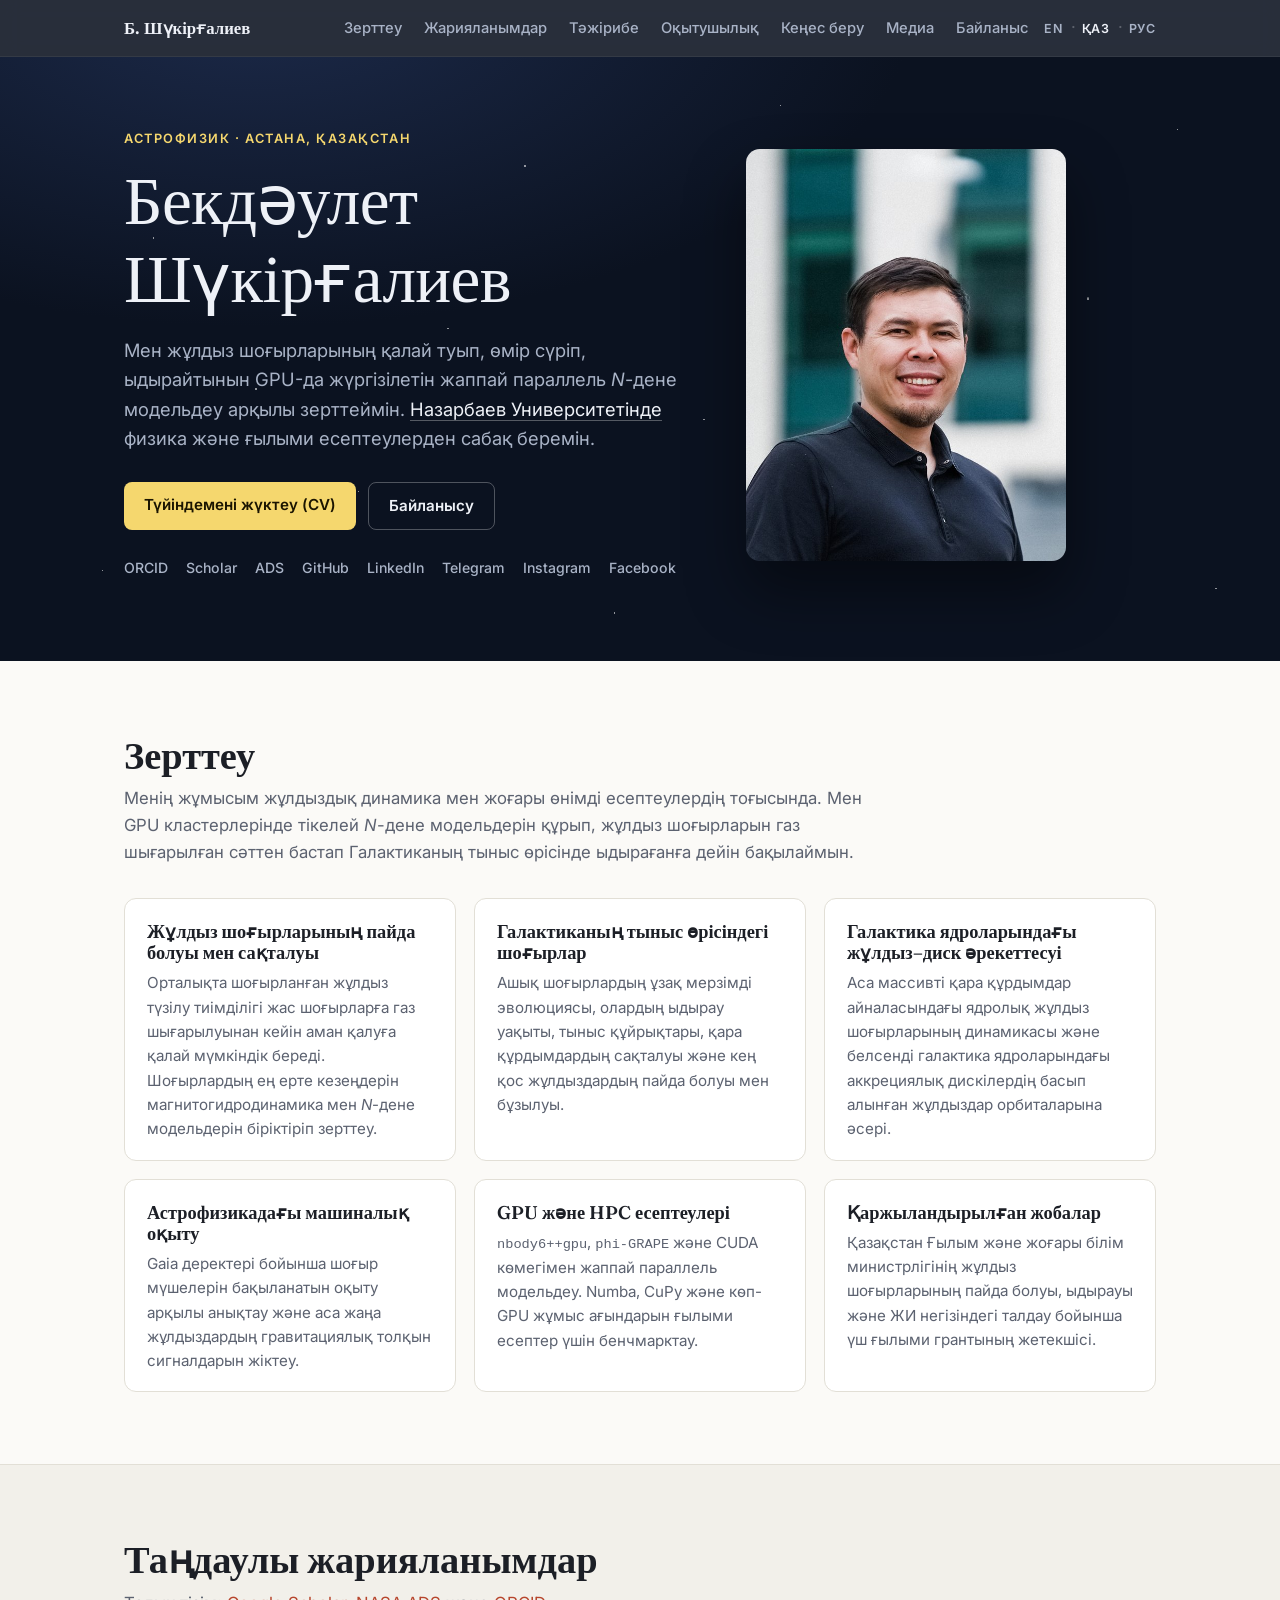
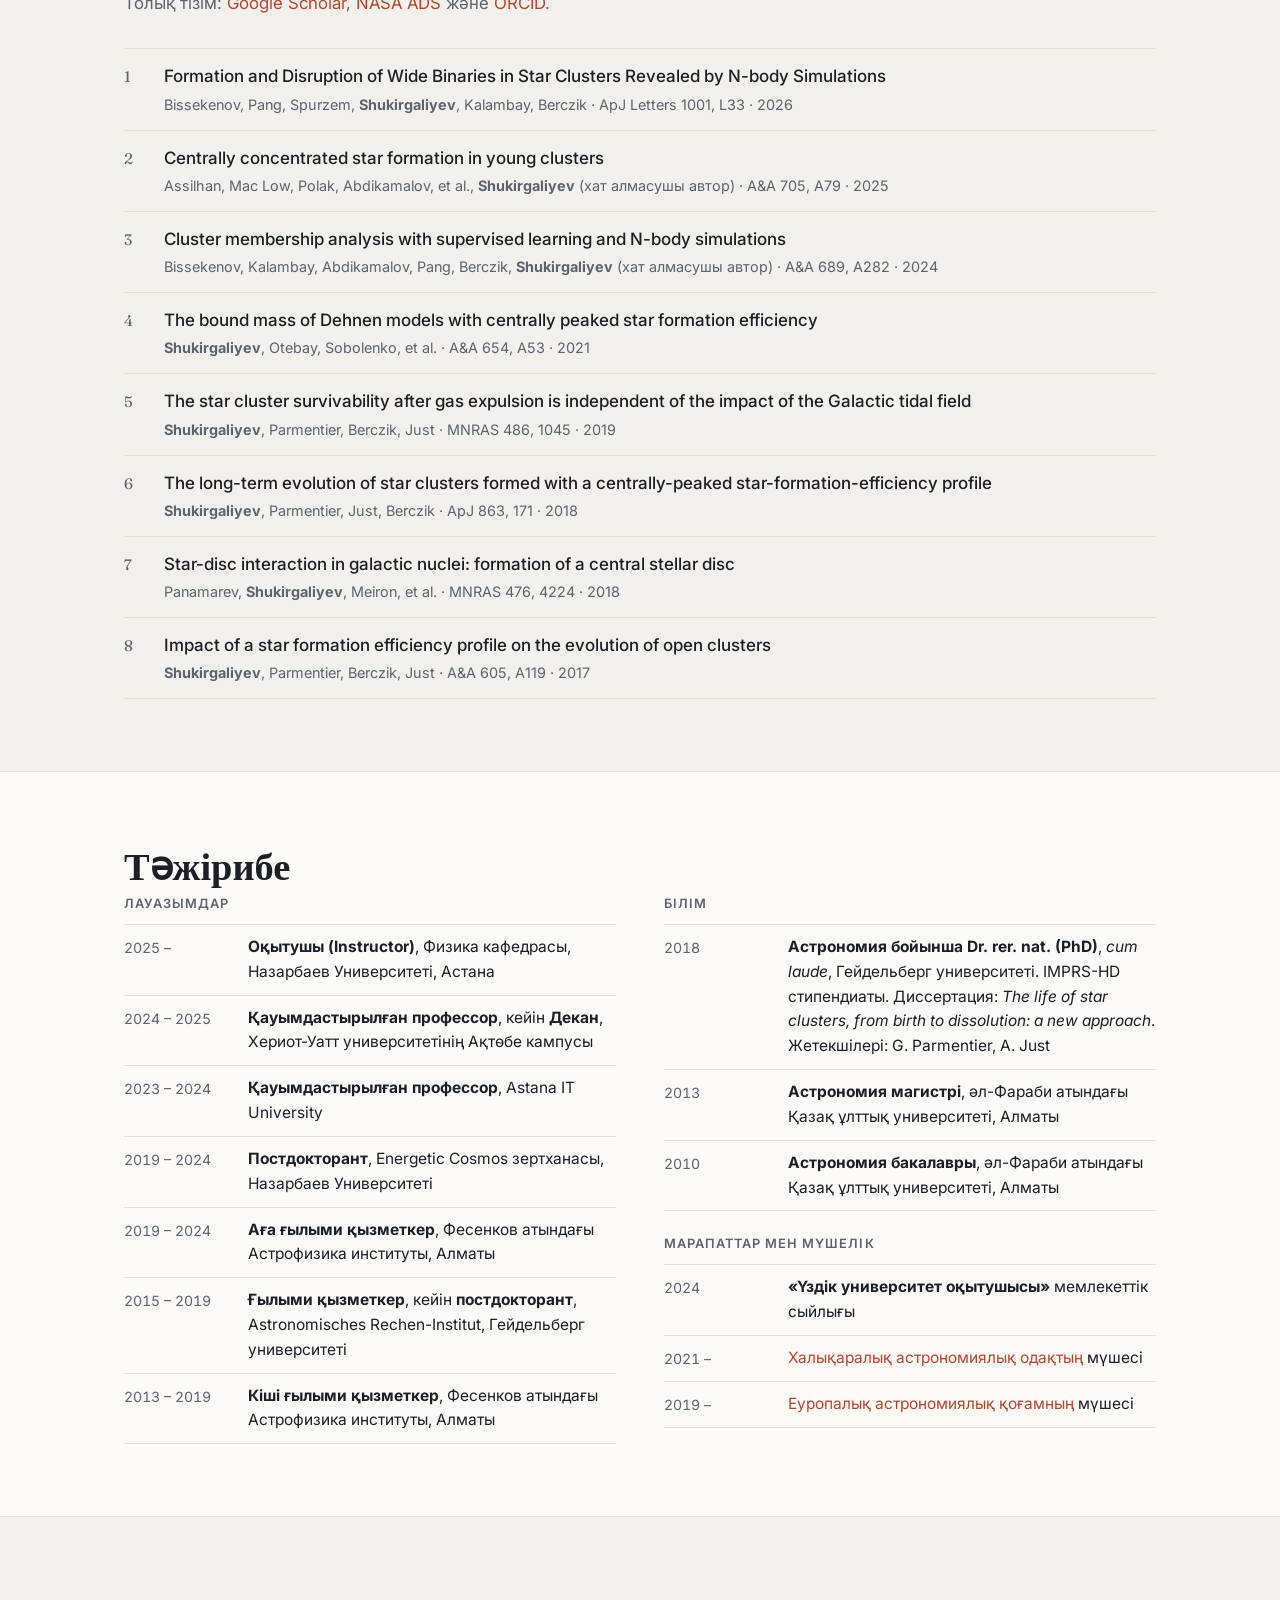
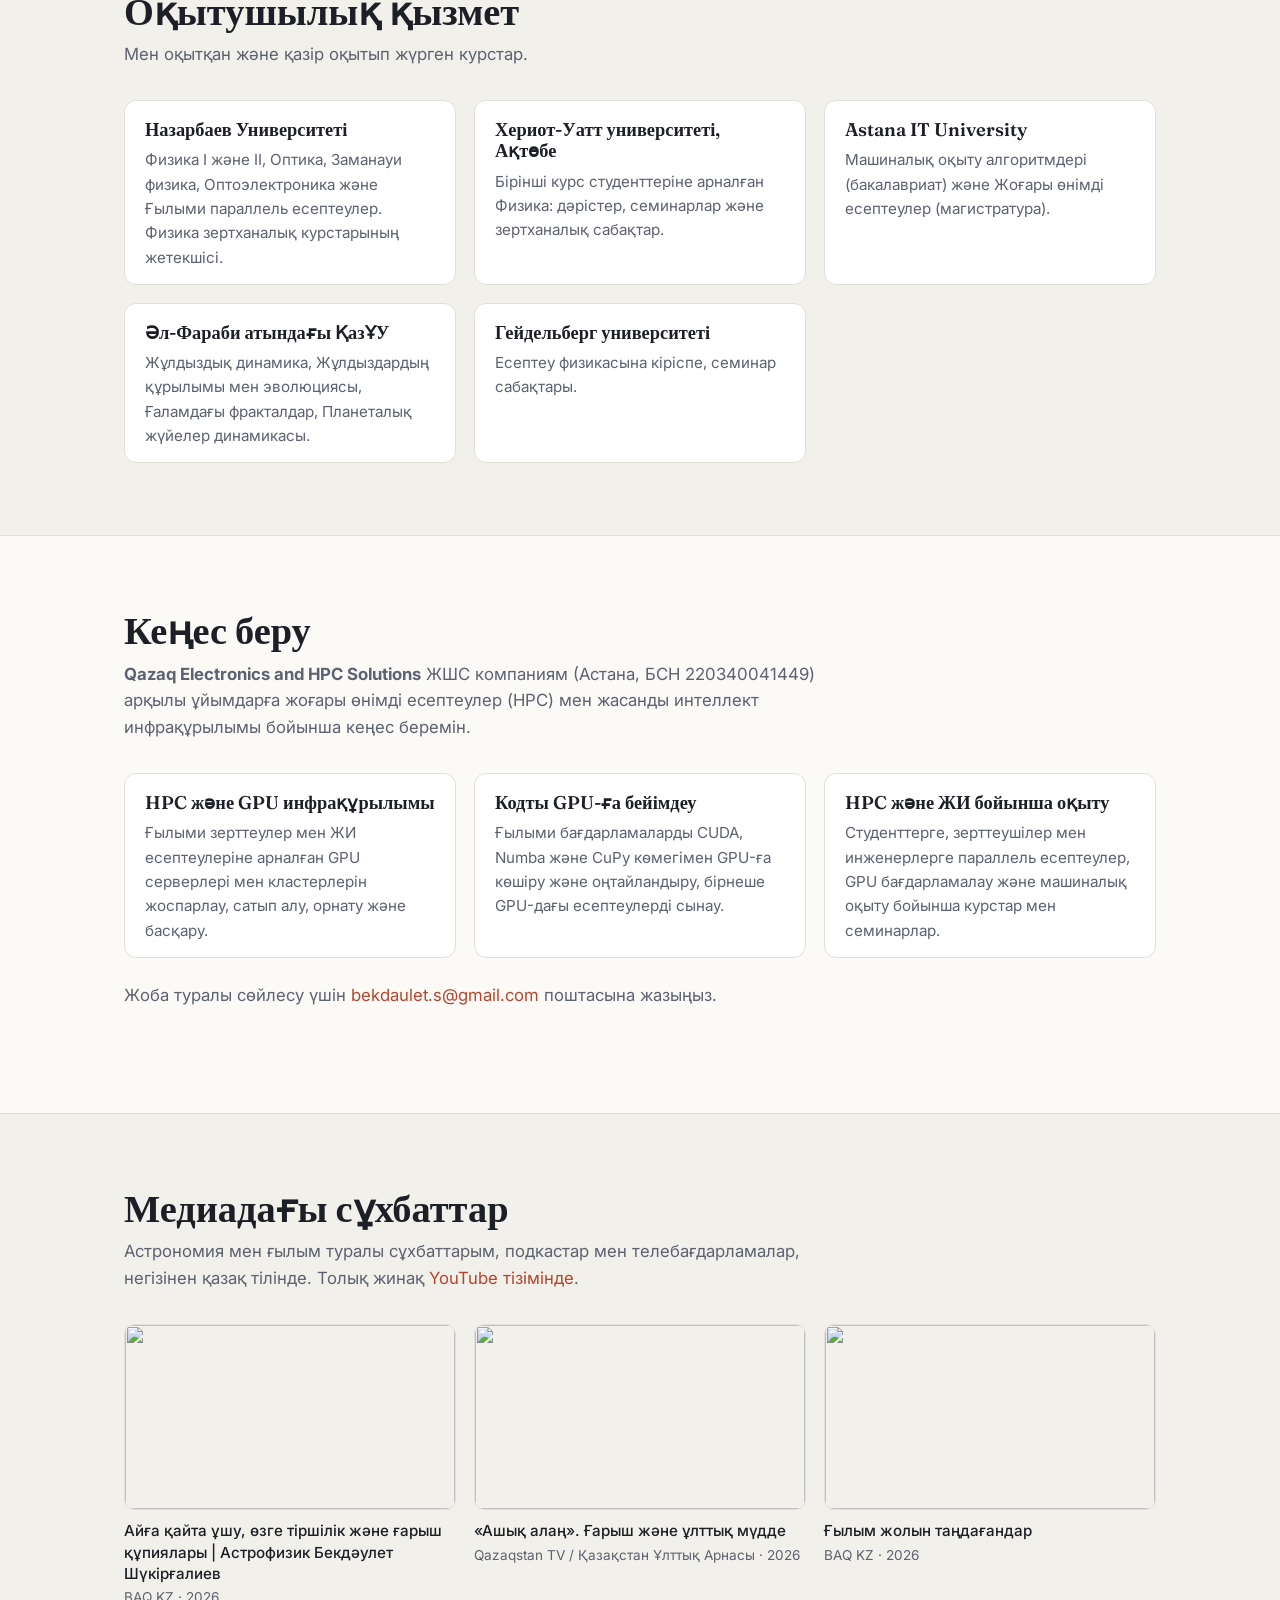
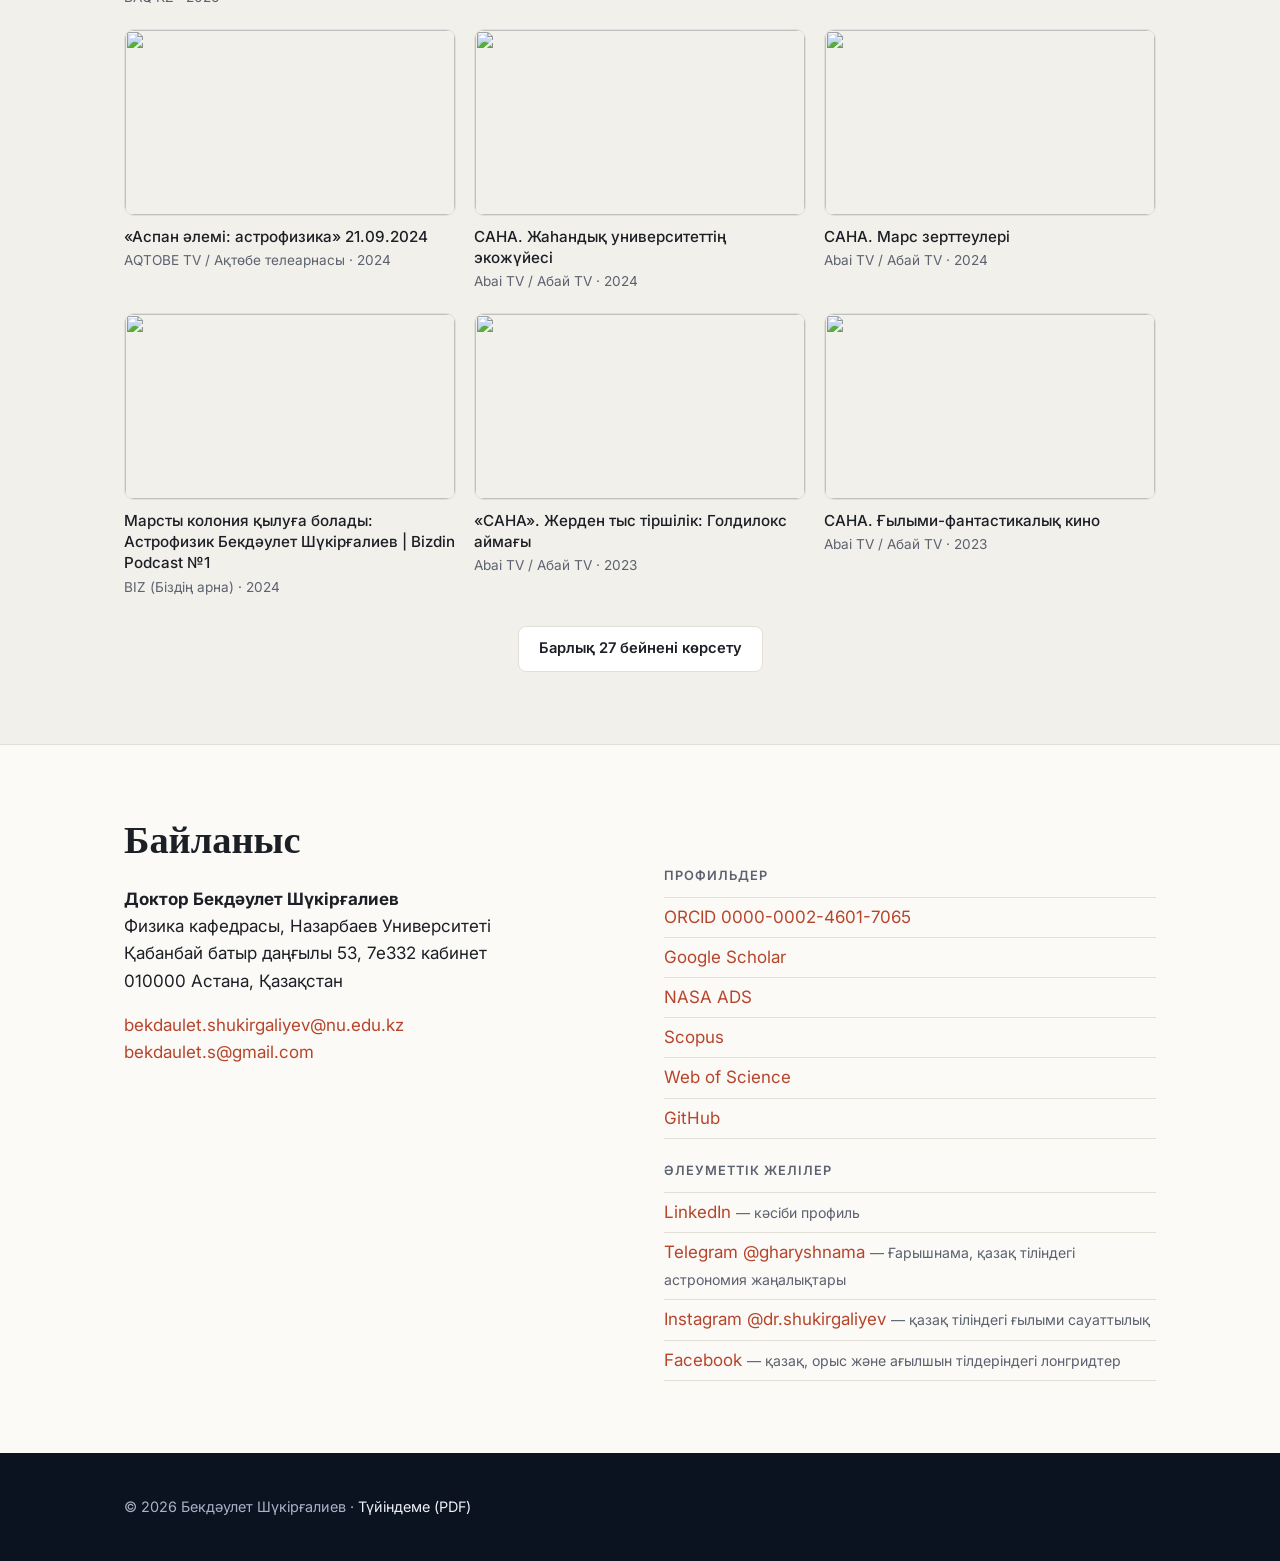
==== commit ddb8c774: "Add Consulting section (EN/KK/RU) for Qazaq Electronics and HPC Solutions Short section after Teachi" ====
--- a/kk/index.html
+++ b/kk/index.html
@@ -3,6 +3,15 @@
 <head>
   <meta charset="utf-8">
   <meta name="viewport" content="width=device-width, initial-scale=1">
+  <meta name="google-site-verification" content="4L0n9b-M74HurLGkuIyPq8vMmRYDDB4wBnEh8i_bc18">
+  <!-- Google Analytics -->
+  <script async src="https://www.googletagmanager.com/gtag/js?id=G-REPMNHY2S1"></script>
+  <script>
+    window.dataLayer = window.dataLayer || [];
+    function gtag(){dataLayer.push(arguments);}
+    gtag('js', new Date());
+    gtag('config', 'G-REPMNHY2S1');
+  </script>
   <title>Бекдәулет Шүкірғалиев — Астрофизик</title>
   <meta name="description" content="Доктор Бекдәулет Шүкірғалиев, Назарбаев Университетінің есептеу астрофизигі, Астана. Жұлдыз шоғырларының пайда болуы мен эволюциясы, N-дене модельдеу, GPU есептеулері.">
   <meta property="og:title" content="Бекдәулет Шүкірғалиев — Астрофизик">
@@ -30,6 +39,7 @@
       <li><a href="#publications">Жарияланымдар</a></li>
       <li><a href="#experience">Тәжірибе</a></li>
       <li><a href="#teaching">Оқытушылық</a></li>
+      <li><a href="#consulting">Кеңес беру</a></li>
       <li><a href="#media">Медиа</a></li>
       <li><a href="#contact">Байланыс</a></li>
     </ul>
@@ -221,7 +231,29 @@
     </div>
   </section>
 
-  <section id="media" class="section">
+  <section id="consulting" class="section">
+    <div class="container">
+      <h2>Кеңес беру</h2>
+      <p class="section-intro"><strong>Qazaq Electronics and HPC Solutions</strong> ЖШС компаниям (Астана, БСН 220340041449) арқылы ұйымдарға жоғары өнімді есептеулер (HPC) мен жасанды интеллект инфрақұрылымы бойынша кеңес беремін.</p>
+      <div class="grid-3">
+        <article class="card card-compact">
+          <h3>HPC және GPU инфрақұрылымы</h3>
+          <p>Ғылыми зерттеулер мен ЖИ есептеулеріне арналған GPU серверлері мен кластерлерін жоспарлау, сатып алу, орнату және басқару.</p>
+        </article>
+        <article class="card card-compact">
+          <h3>Кодты GPU-ға бейімдеу</h3>
+          <p>Ғылыми бағдарламаларды CUDA, Numba және CuPy көмегімен GPU-ға көшіру және оңтайландыру, бірнеше GPU-дағы есептеулерді сынау.</p>
+        </article>
+        <article class="card card-compact">
+          <h3>HPC және ЖИ бойынша оқыту</h3>
+          <p>Студенттерге, зерттеушілер мен инженерлерге параллель есептеулер, GPU бағдарламалау және машиналық оқыту бойынша курстар мен семинарлар.</p>
+        </article>
+      </div>
+      <p class="section-intro">Жоба туралы сөйлесу үшін <a href="mailto:bekdaulet.s@gmail.com">bekdaulet.s@gmail.com</a> поштасына жазыңыз.</p>
+    </div>
+  </section>
+
+  <section id="media" class="section section-alt">
     <div class="container">
       <h2>Медиадағы сұхбаттар</h2>
       <p class="section-intro">Астрономия мен ғылым туралы сұхбаттарым, подкастар мен телебағдарламалар, негізінен қазақ тілінде. Толық жинақ <a href="https://www.youtube.com/playlist?list=PLE3gIJFGIhZB9_E_DYJHxtj-MEZU9a9lv">YouTube тізімінде</a>.</p>
@@ -366,7 +398,7 @@
     </div>
   </section>
 
-  <section id="contact" class="section section-alt">
+  <section id="contact" class="section">
     <div class="container">
       <h2>Байланыс</h2>
       <div class="two-col">
--- a/style.css
+++ b/style.css
@@ -230,3 +230,6 @@
 .profile-list .note::before { content: "— "; }
 @media (max-width: 860px) { .videos { grid-template-columns: 1fr 1fr; } }
 @media (max-width: 560px) { .videos { grid-template-columns: 1fr; } }
+
+/* A note placed after a card grid (e.g. the consulting contact line) */
+.grid-3 + .section-intro { margin-top: 1.5rem; }
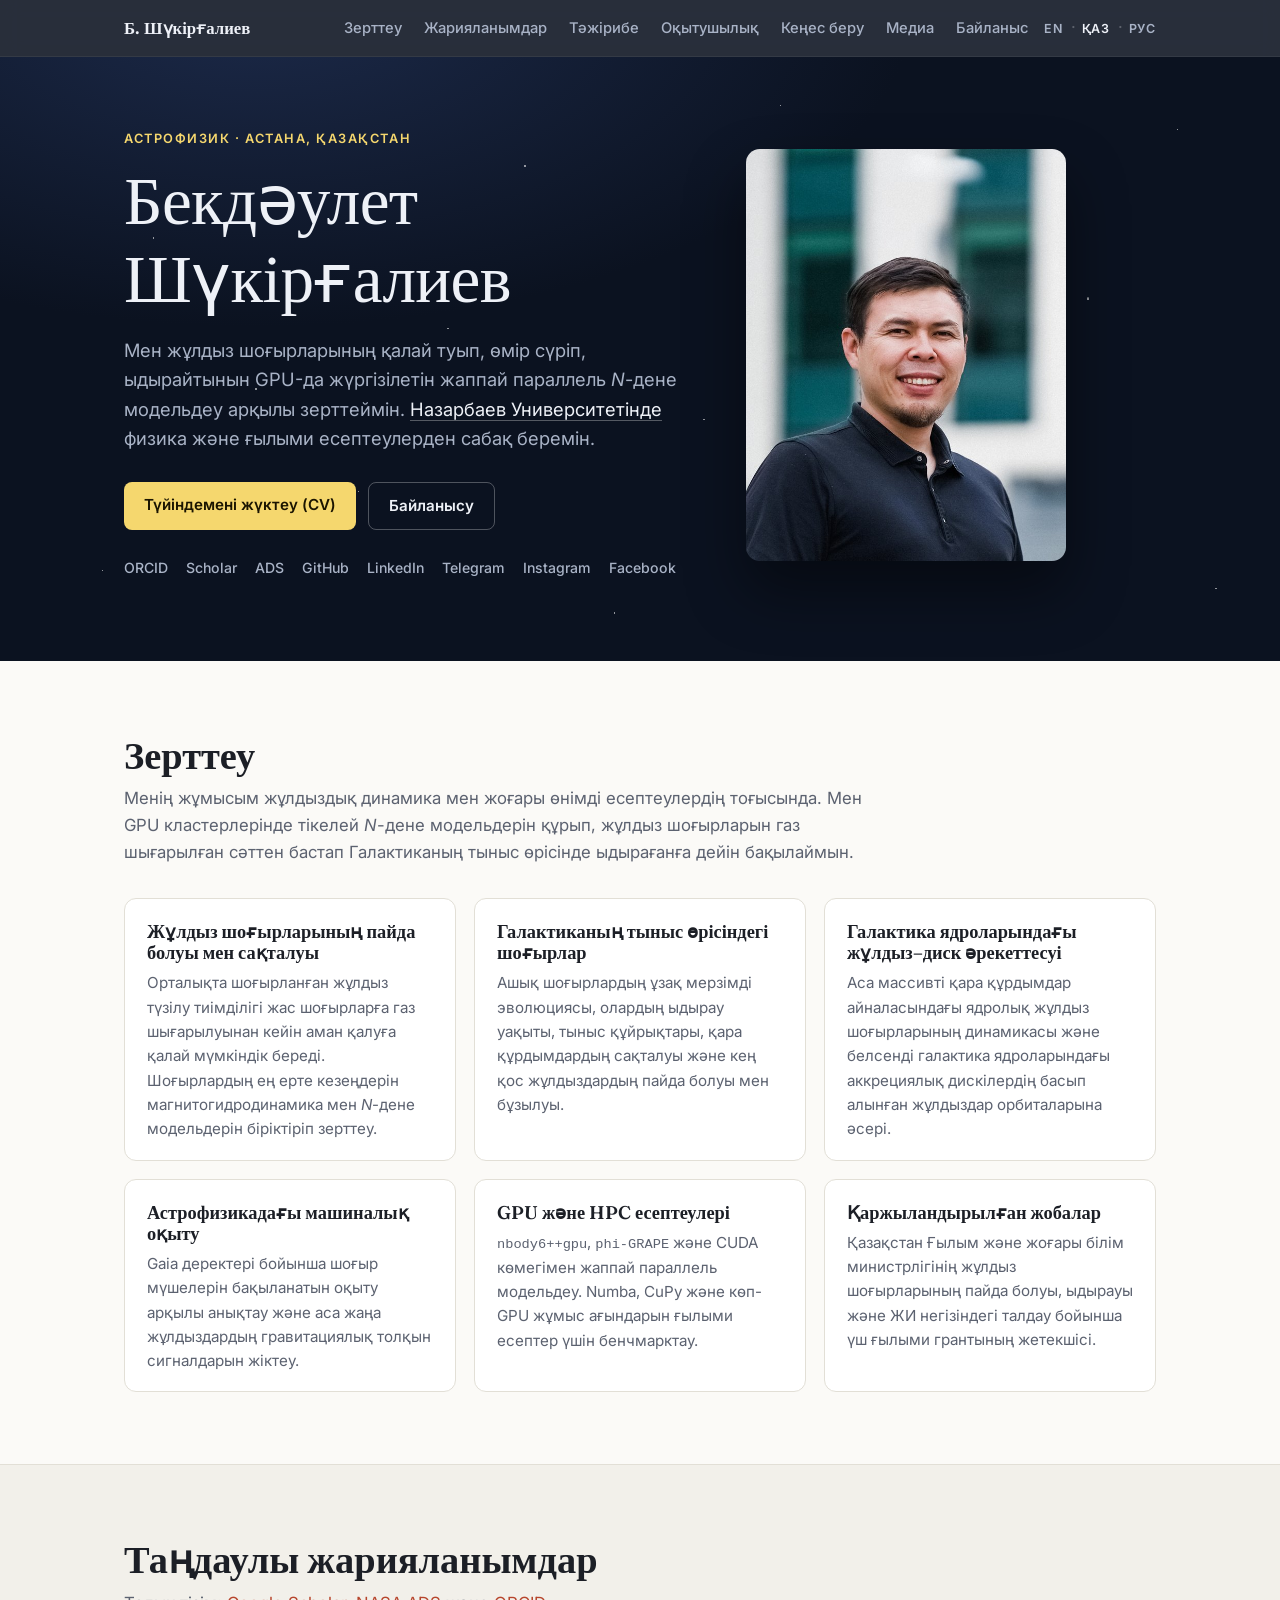
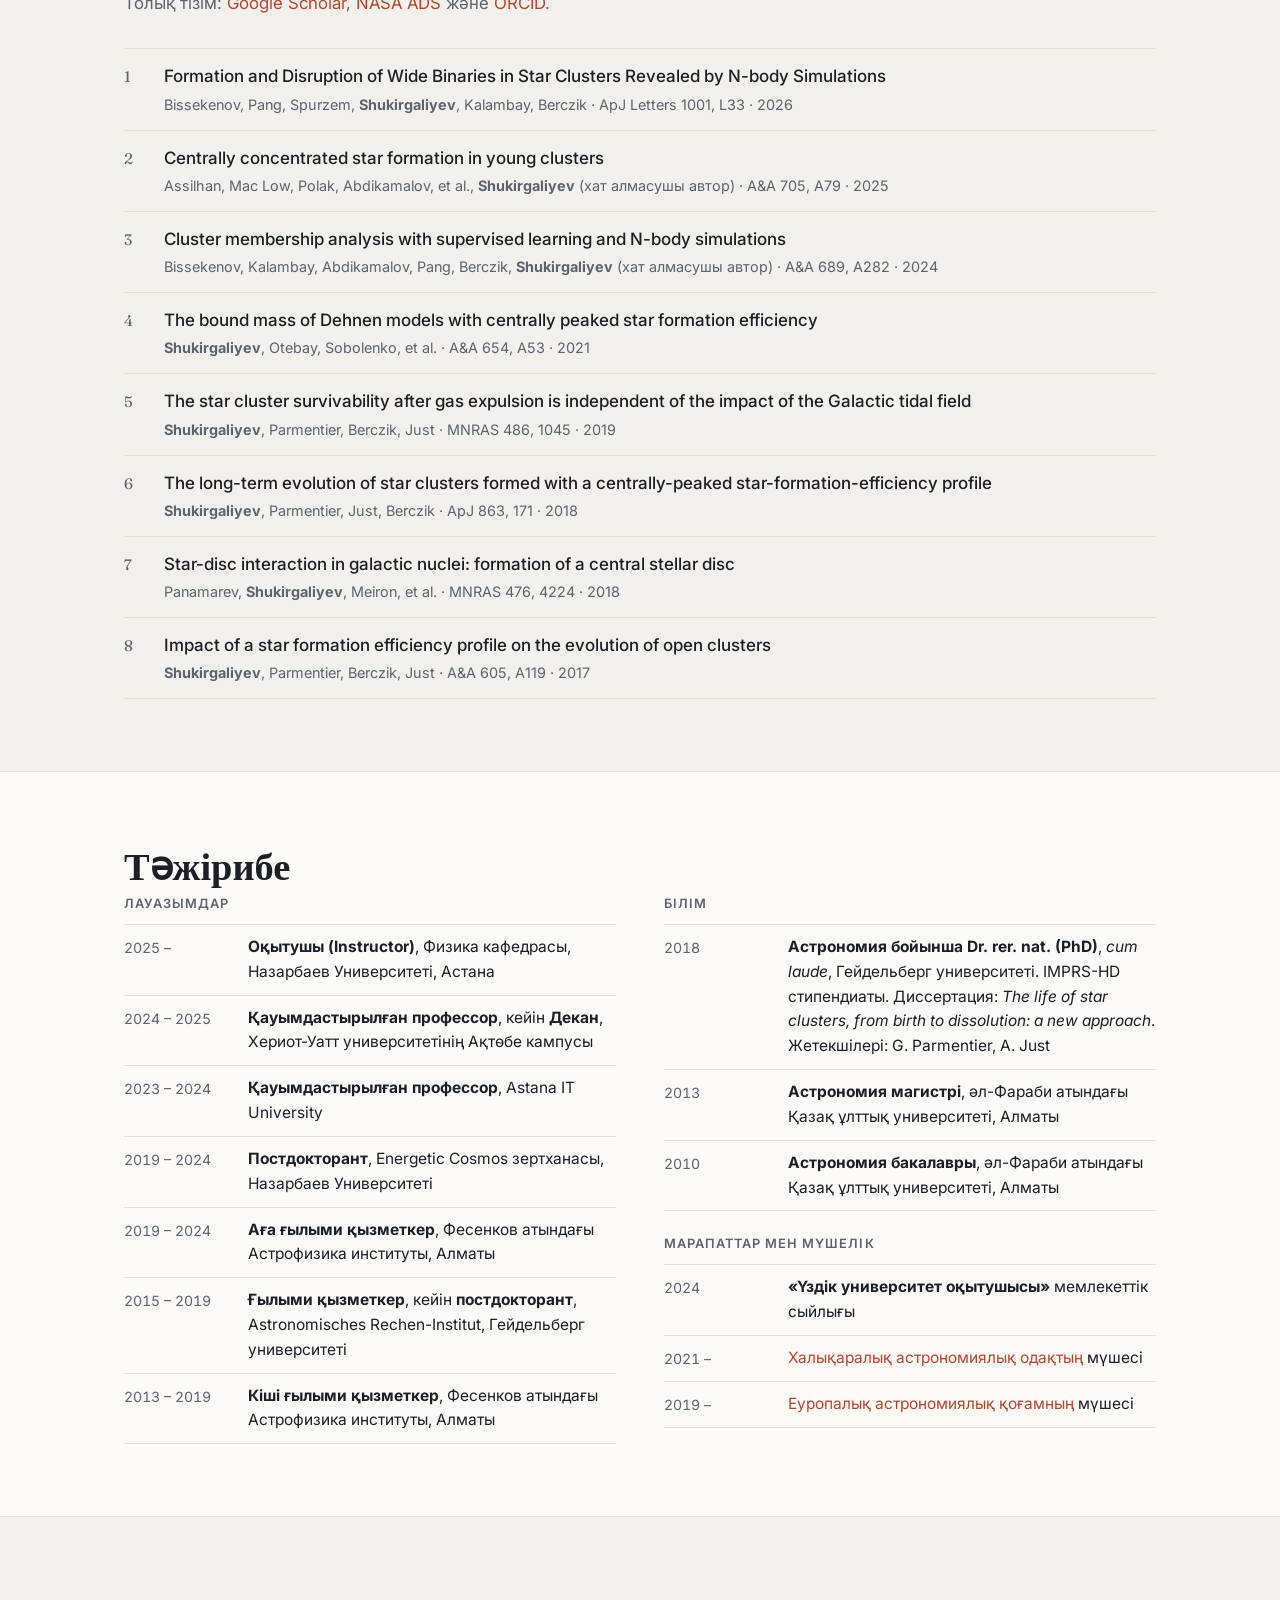
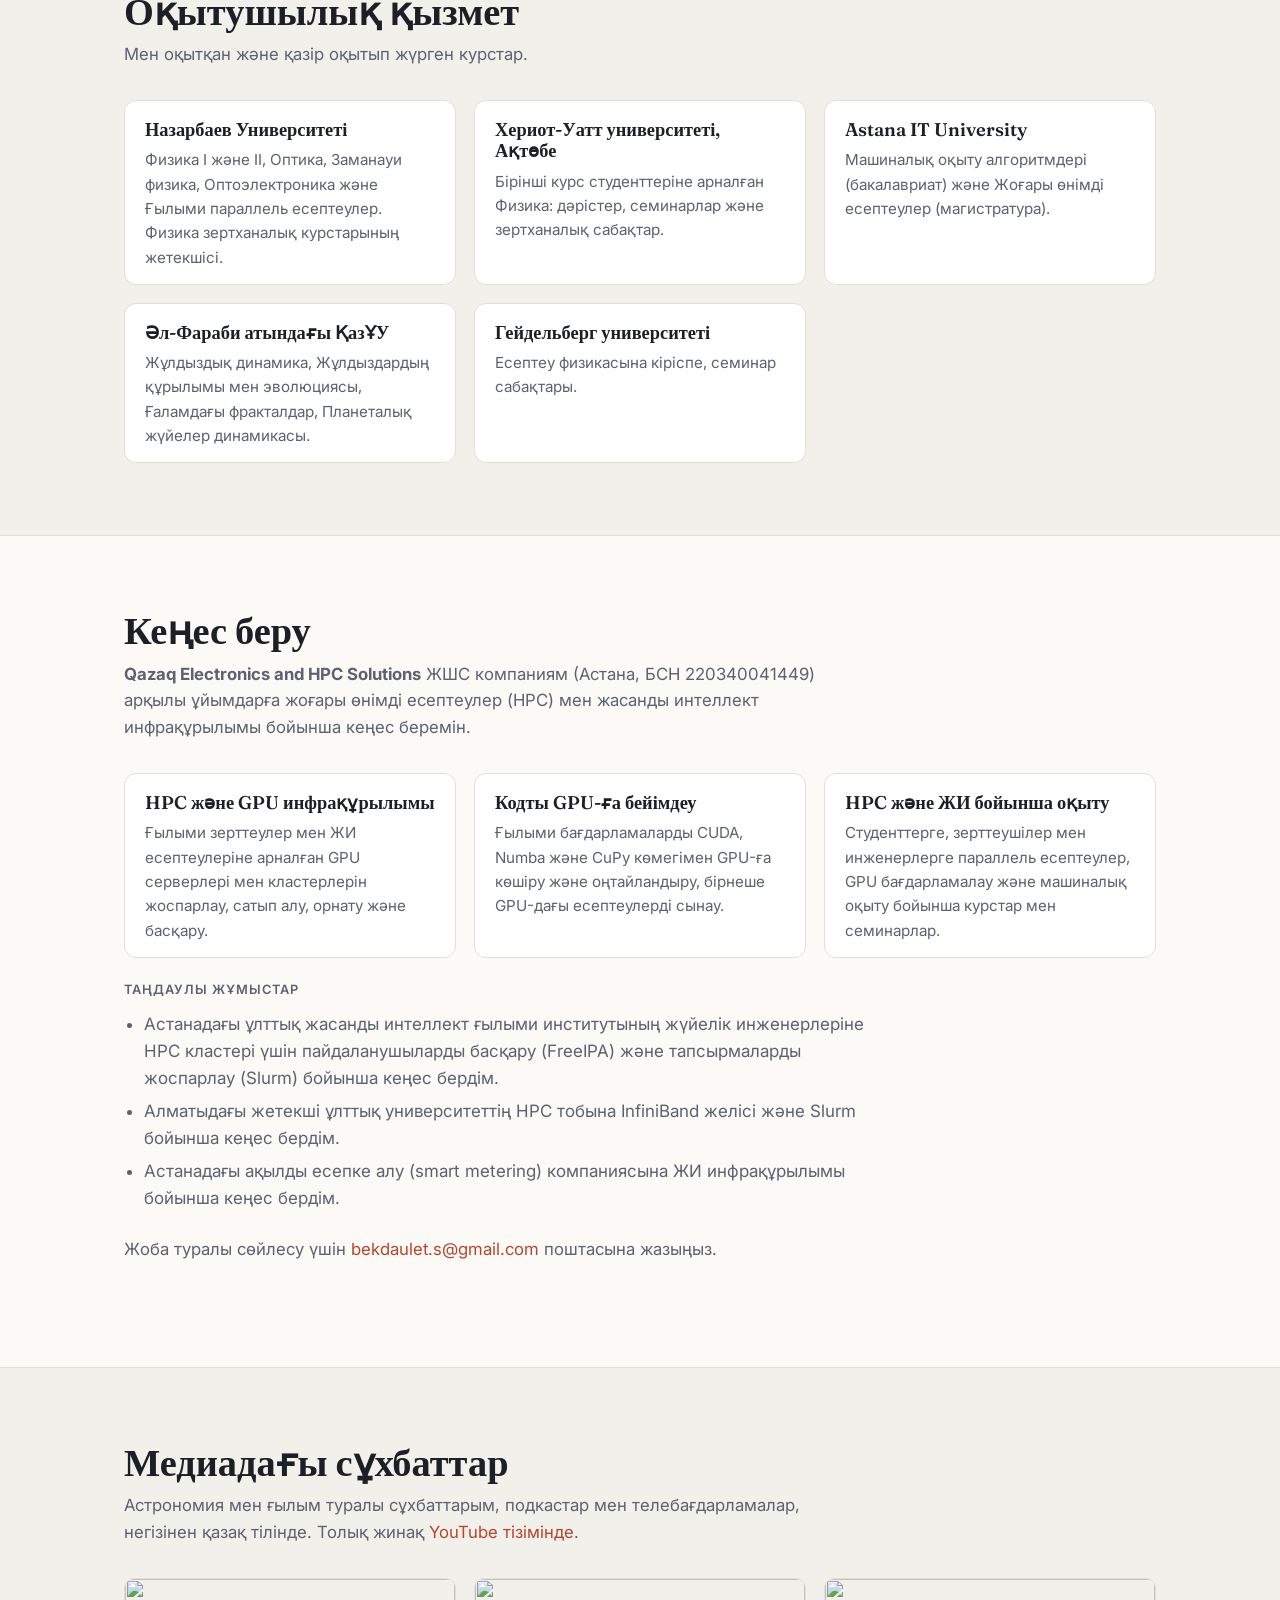
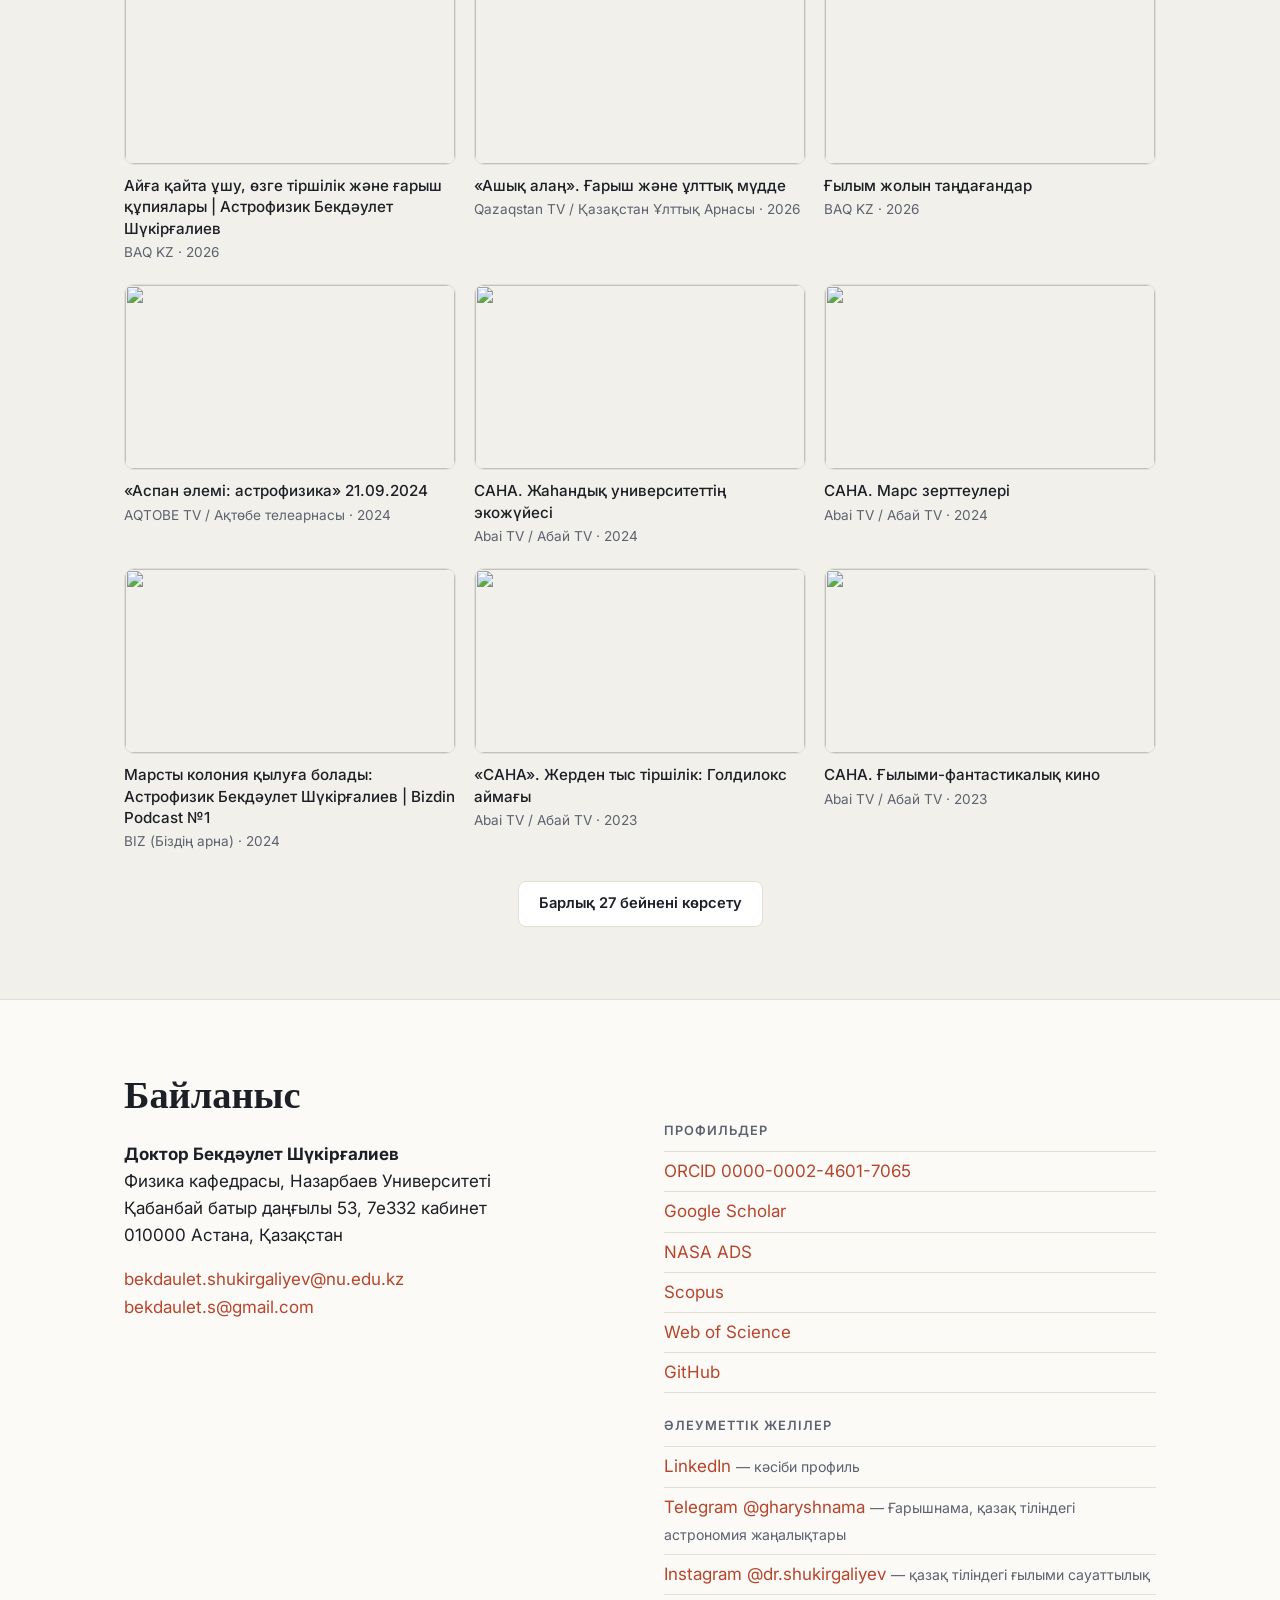
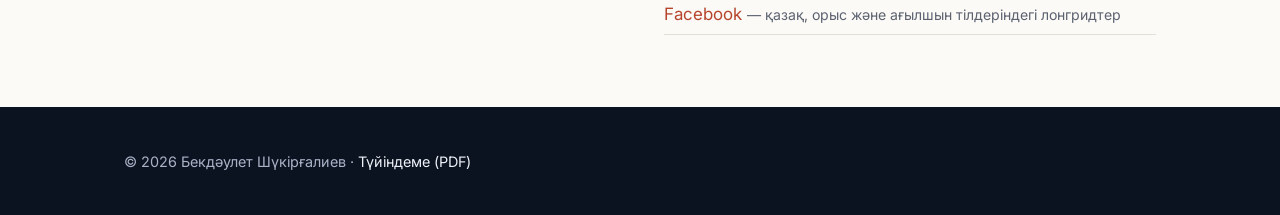
==== commit 20d51fee: "Consulting: add Selected work list (EN/KK/RU) Three advisory engagements described without naming th" ====
--- a/kk/index.html
+++ b/kk/index.html
@@ -249,6 +249,12 @@
           <p>Студенттерге, зерттеушілер мен инженерлерге параллель есептеулер, GPU бағдарламалау және машиналық оқыту бойынша курстар мен семинарлар.</p>
         </article>
       </div>
+            <h3 class="sub">Таңдаулы жұмыстар</h3>
+      <ul class="work-list">
+        <li>Астанадағы ұлттық жасанды интеллект ғылыми институтының жүйелік инженерлеріне HPC кластері үшін пайдаланушыларды басқару (FreeIPA) және тапсырмаларды жоспарлау (Slurm) бойынша кеңес бердім.</li>
+        <li>Алматыдағы жетекші ұлттық университеттің HPC тобына InfiniBand желісі және Slurm бойынша кеңес бердім.</li>
+        <li>Астанадағы ақылды есепке алу (smart metering) компаниясына ЖИ инфрақұрылымы бойынша кеңес бердім.</li>
+      </ul>
       <p class="section-intro">Жоба туралы сөйлесу үшін <a href="mailto:bekdaulet.s@gmail.com">bekdaulet.s@gmail.com</a> поштасына жазыңыз.</p>
     </div>
   </section>
--- a/style.css
+++ b/style.css
@@ -233,3 +233,5 @@
 
 /* A note placed after a card grid (e.g. the consulting contact line) */
 .grid-3 + .section-intro { margin-top: 1.5rem; }
+.work-list { margin: 0 0 1.5rem 1.2em; padding: 0; max-width: 44em; color: var(--muted); }
+.work-list li { margin: 0.35rem 0; }
